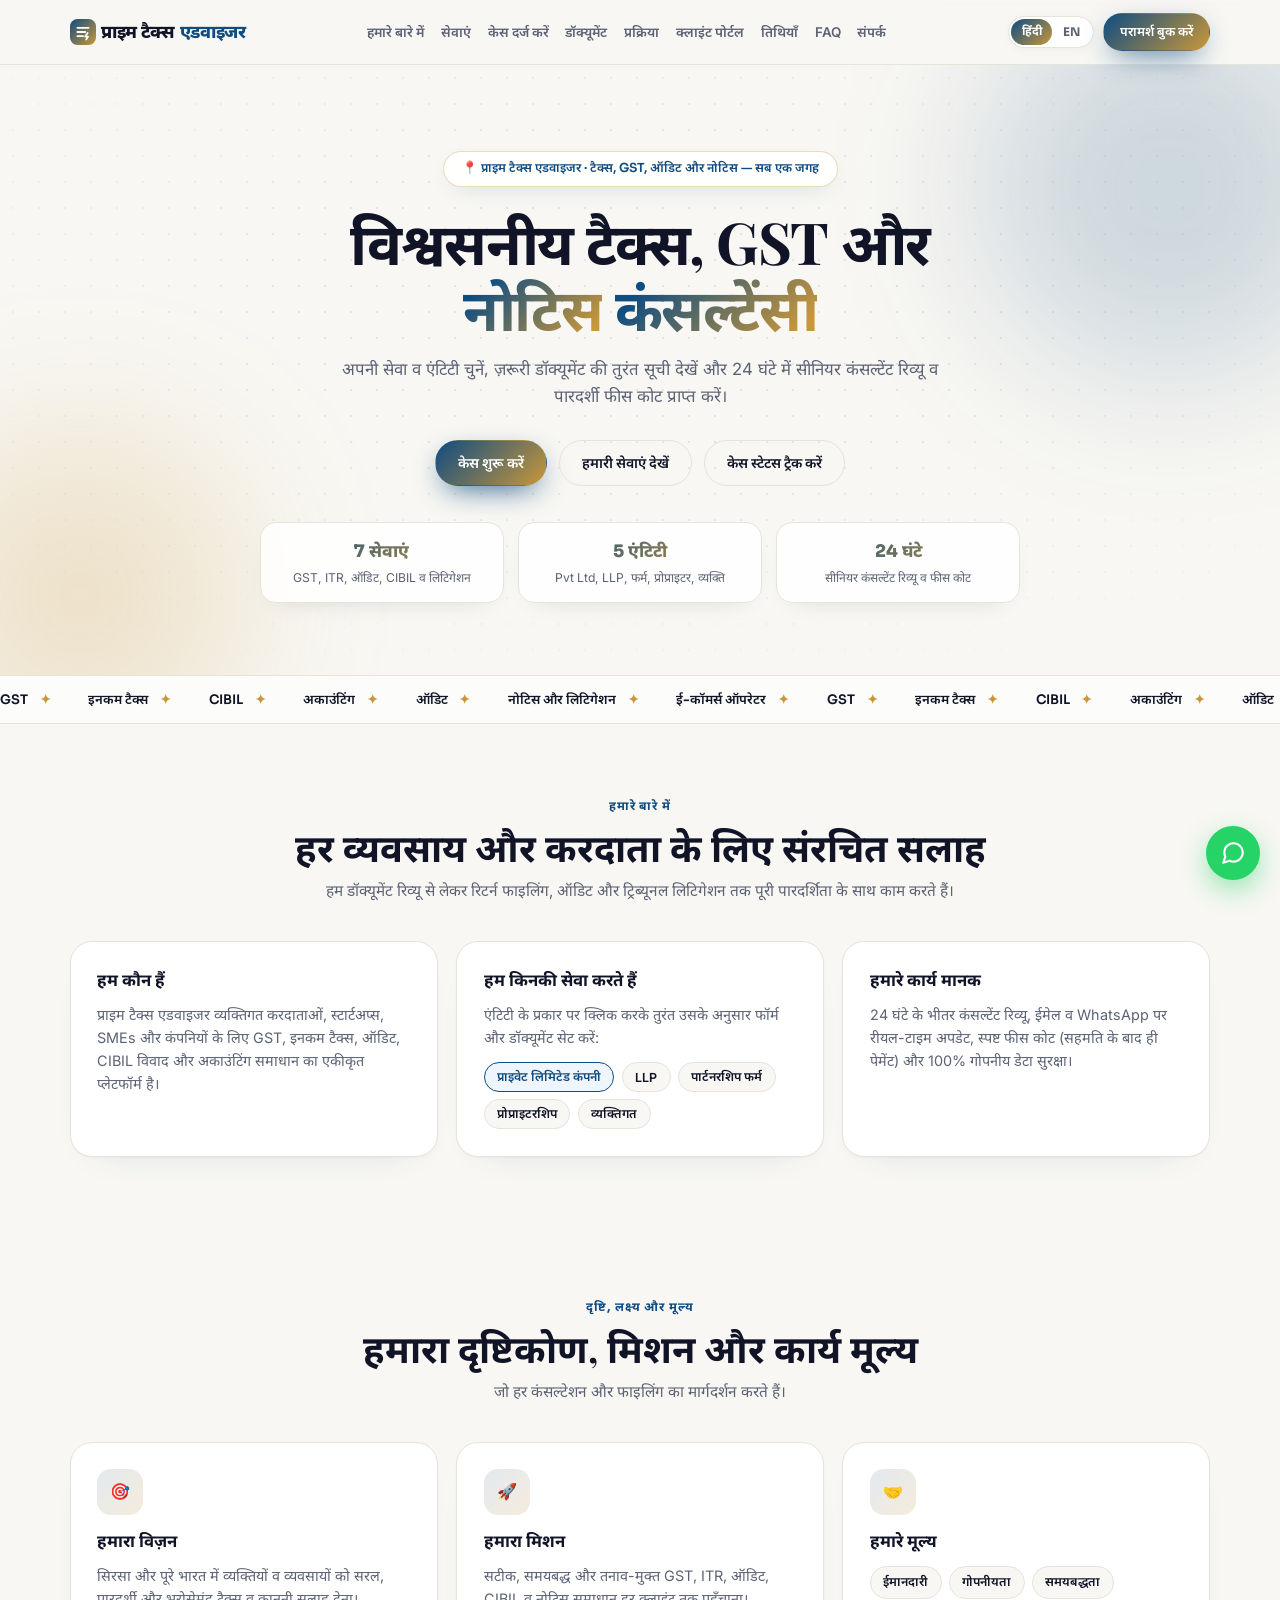
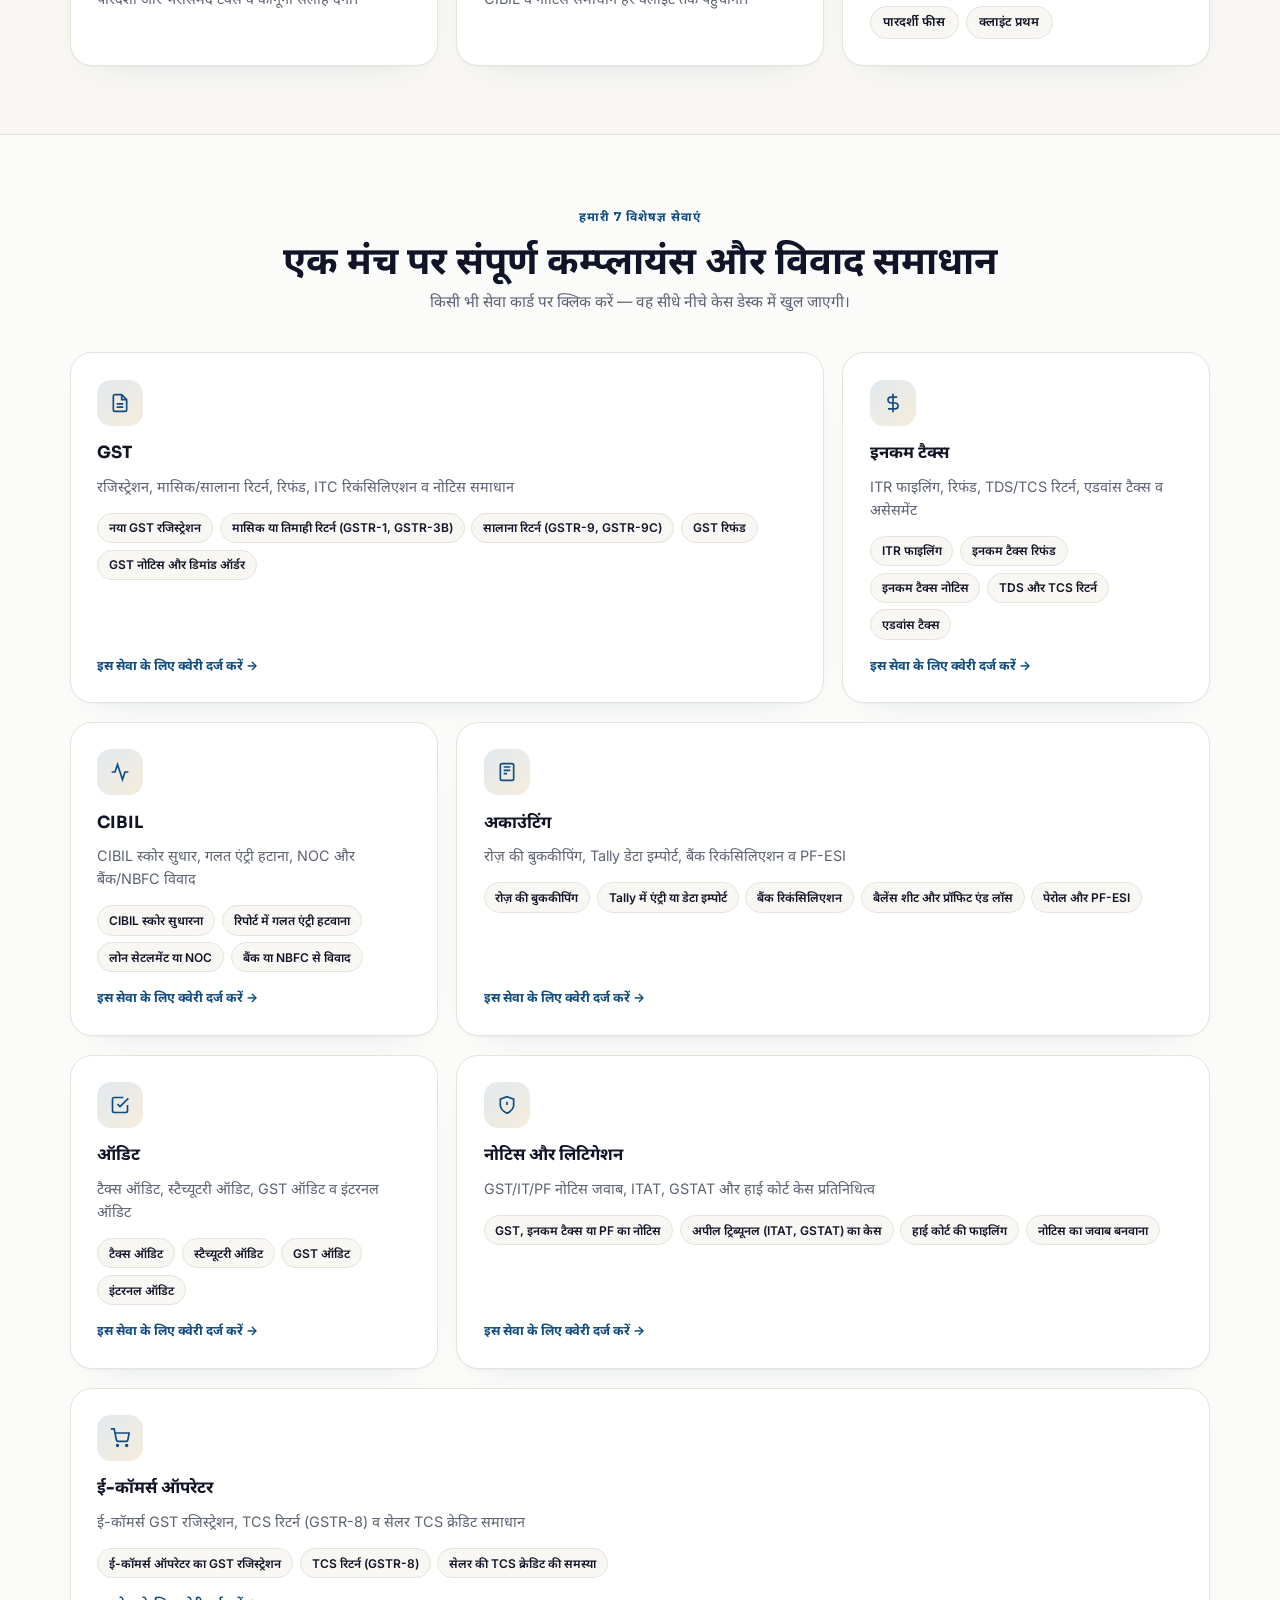
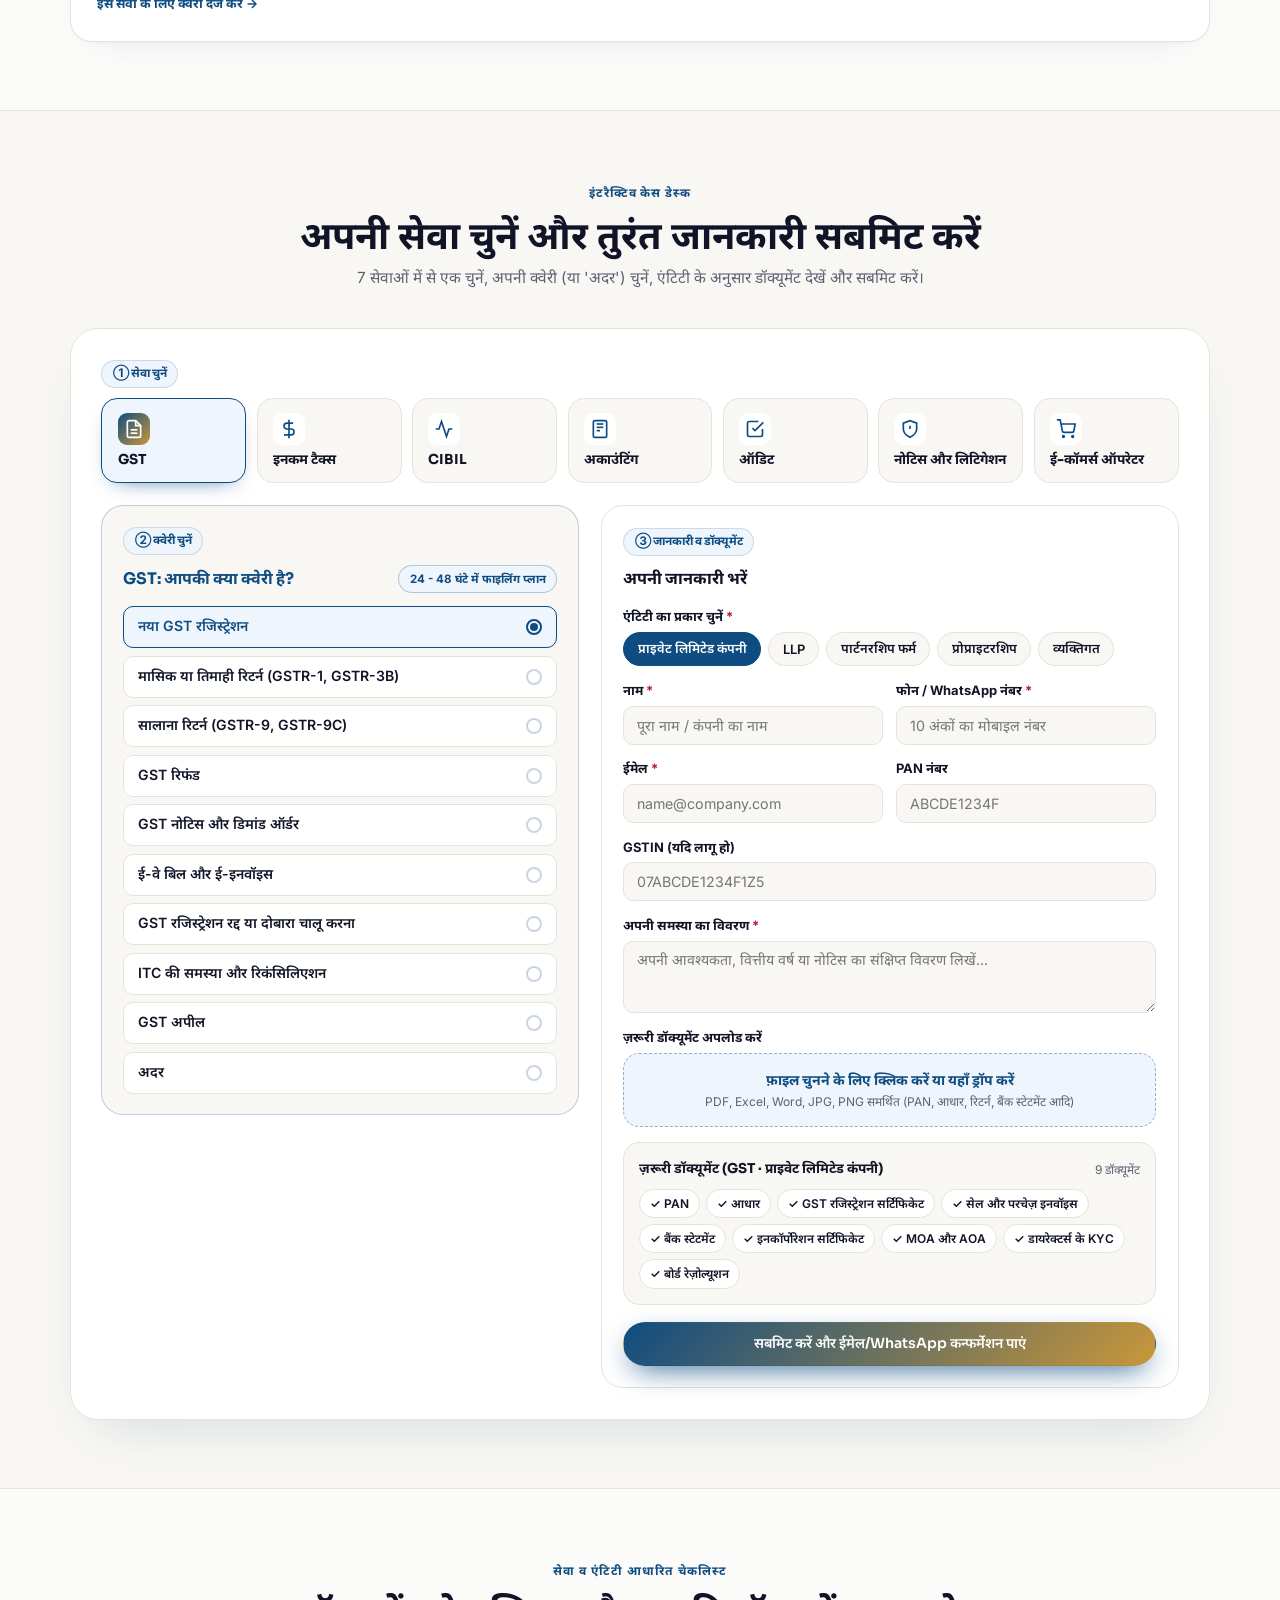
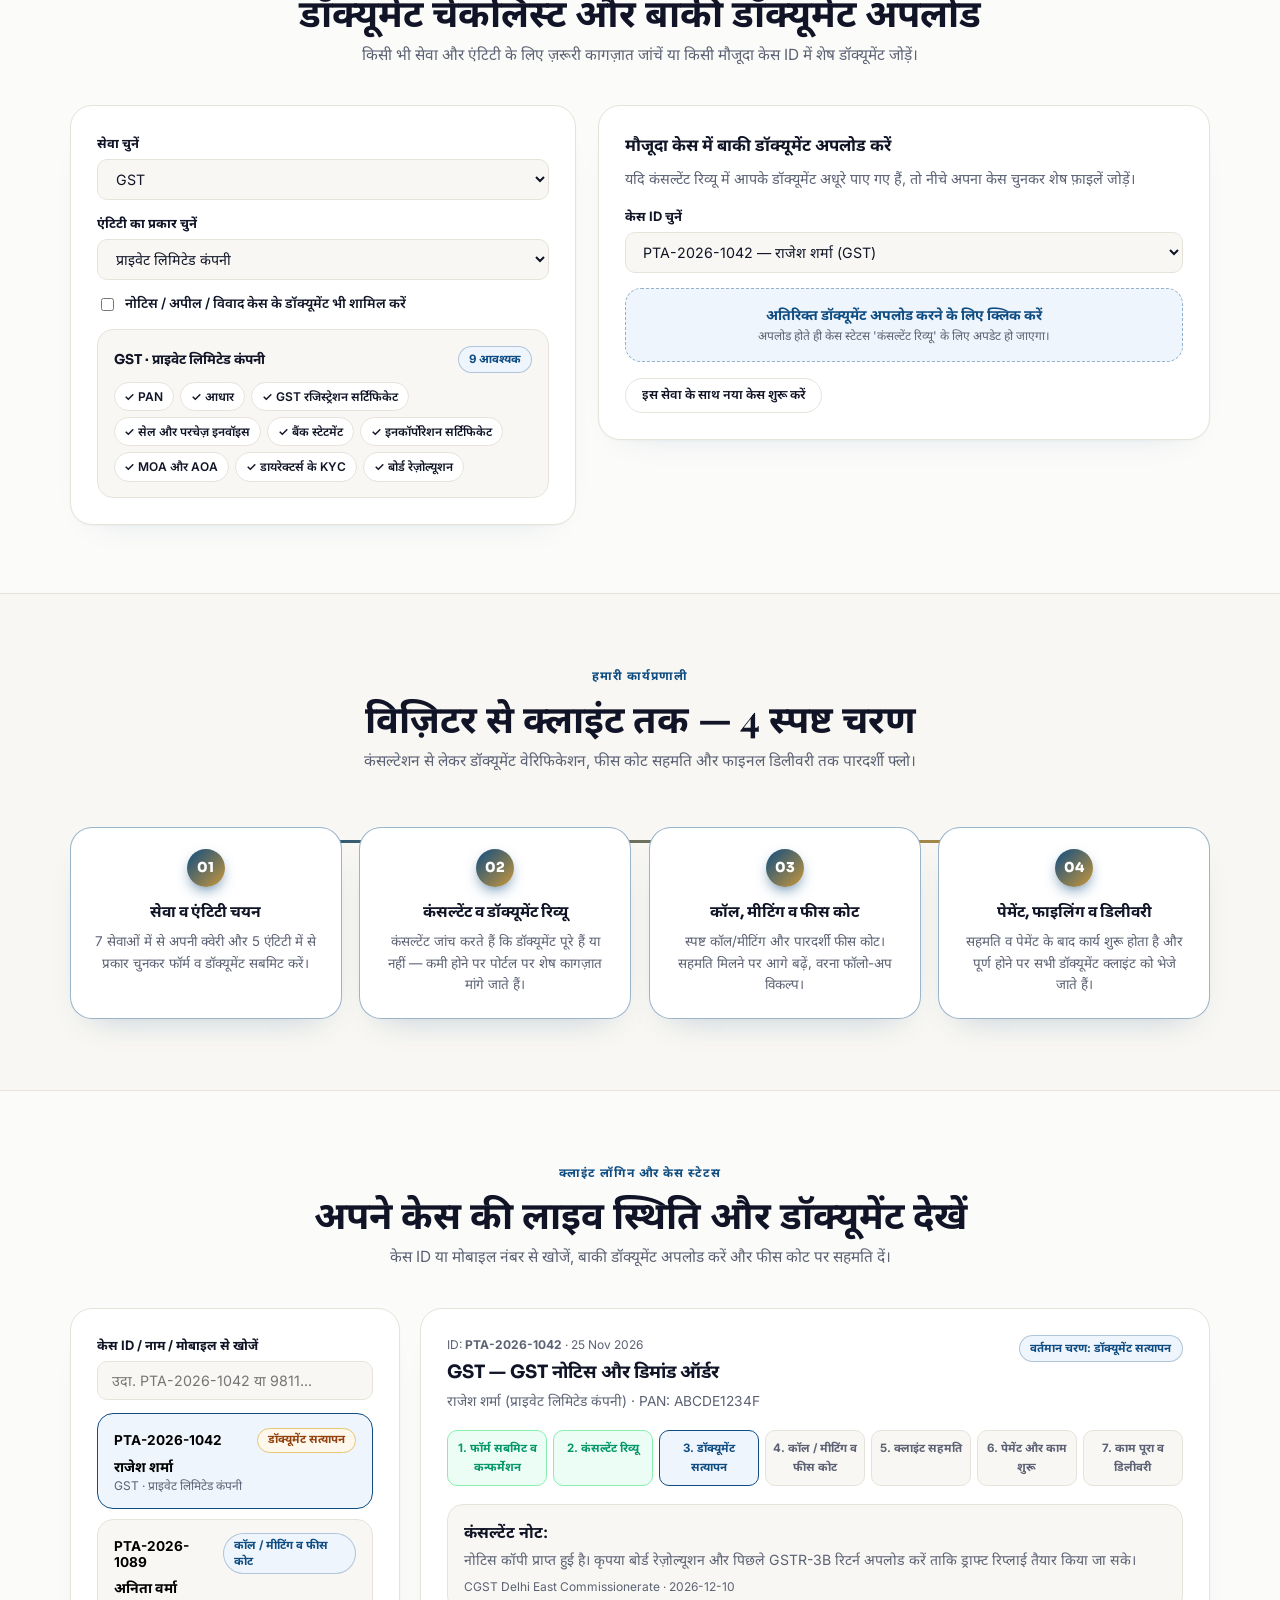
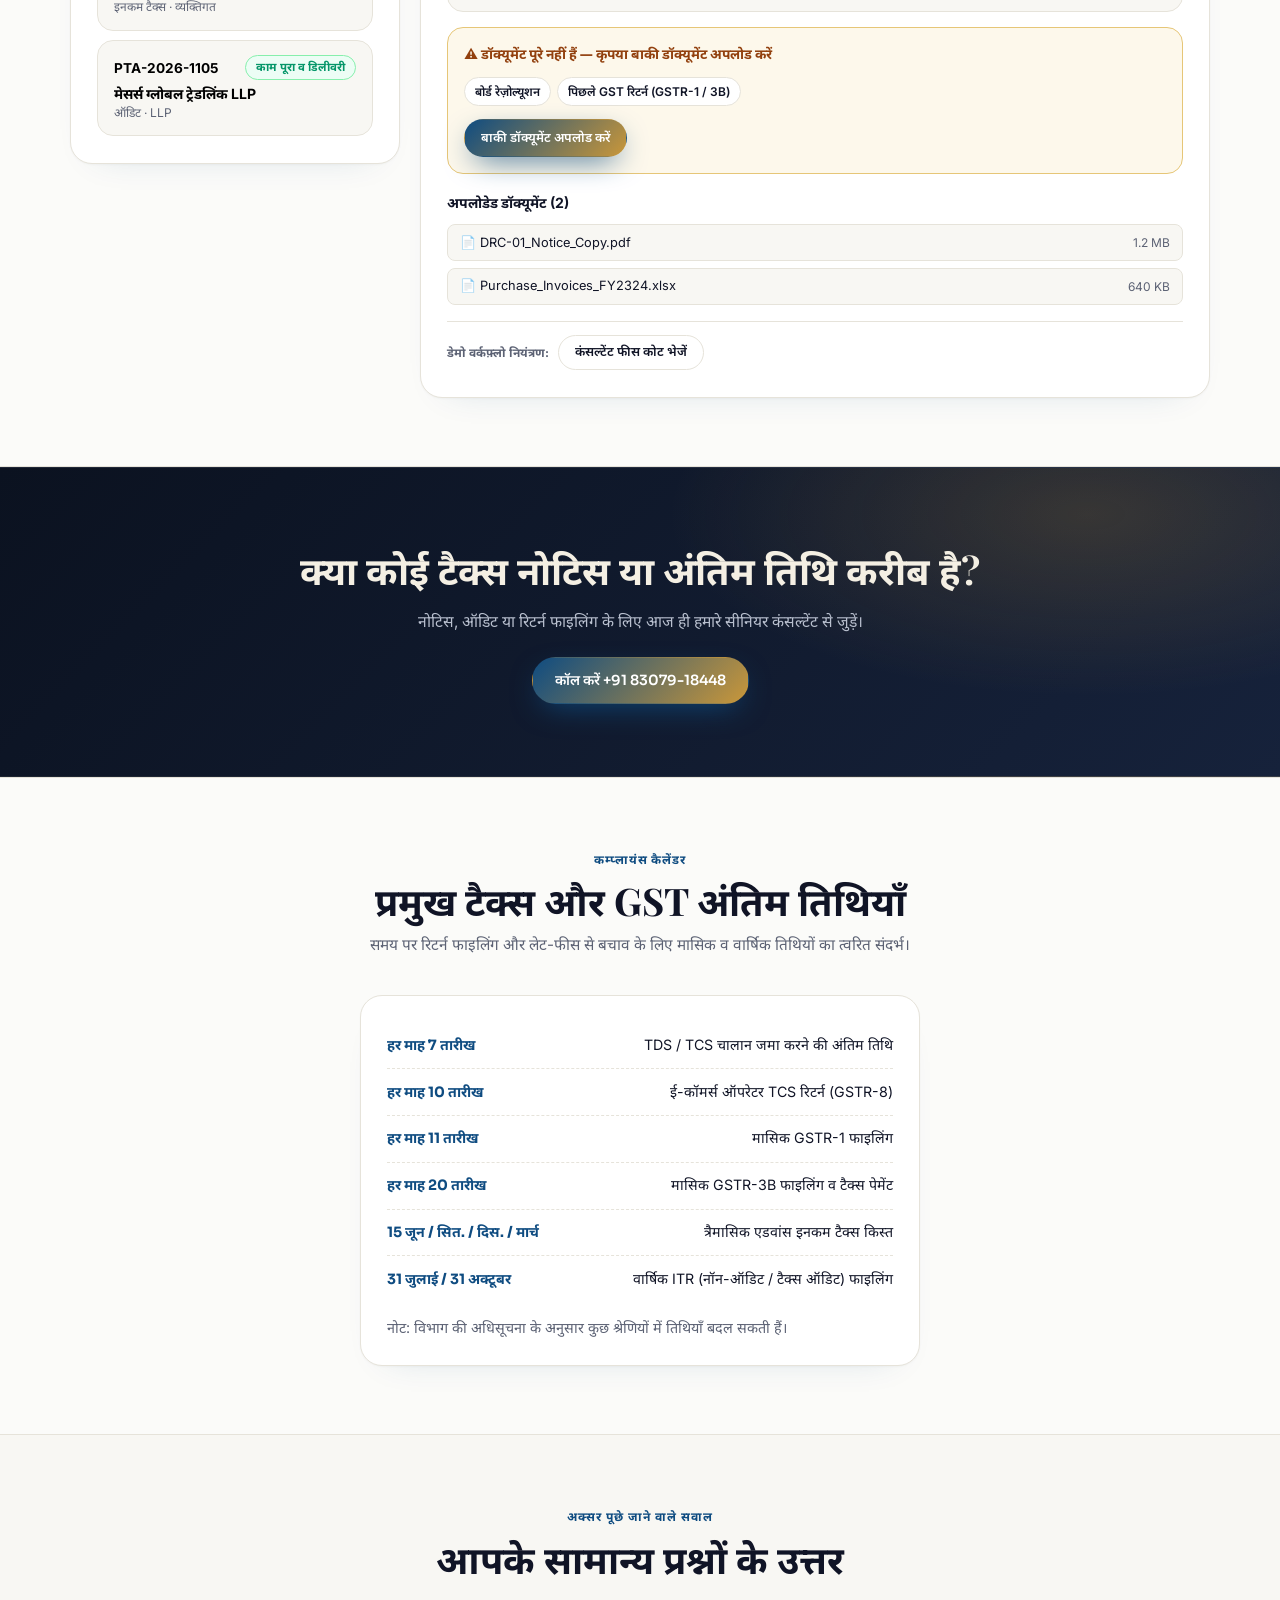
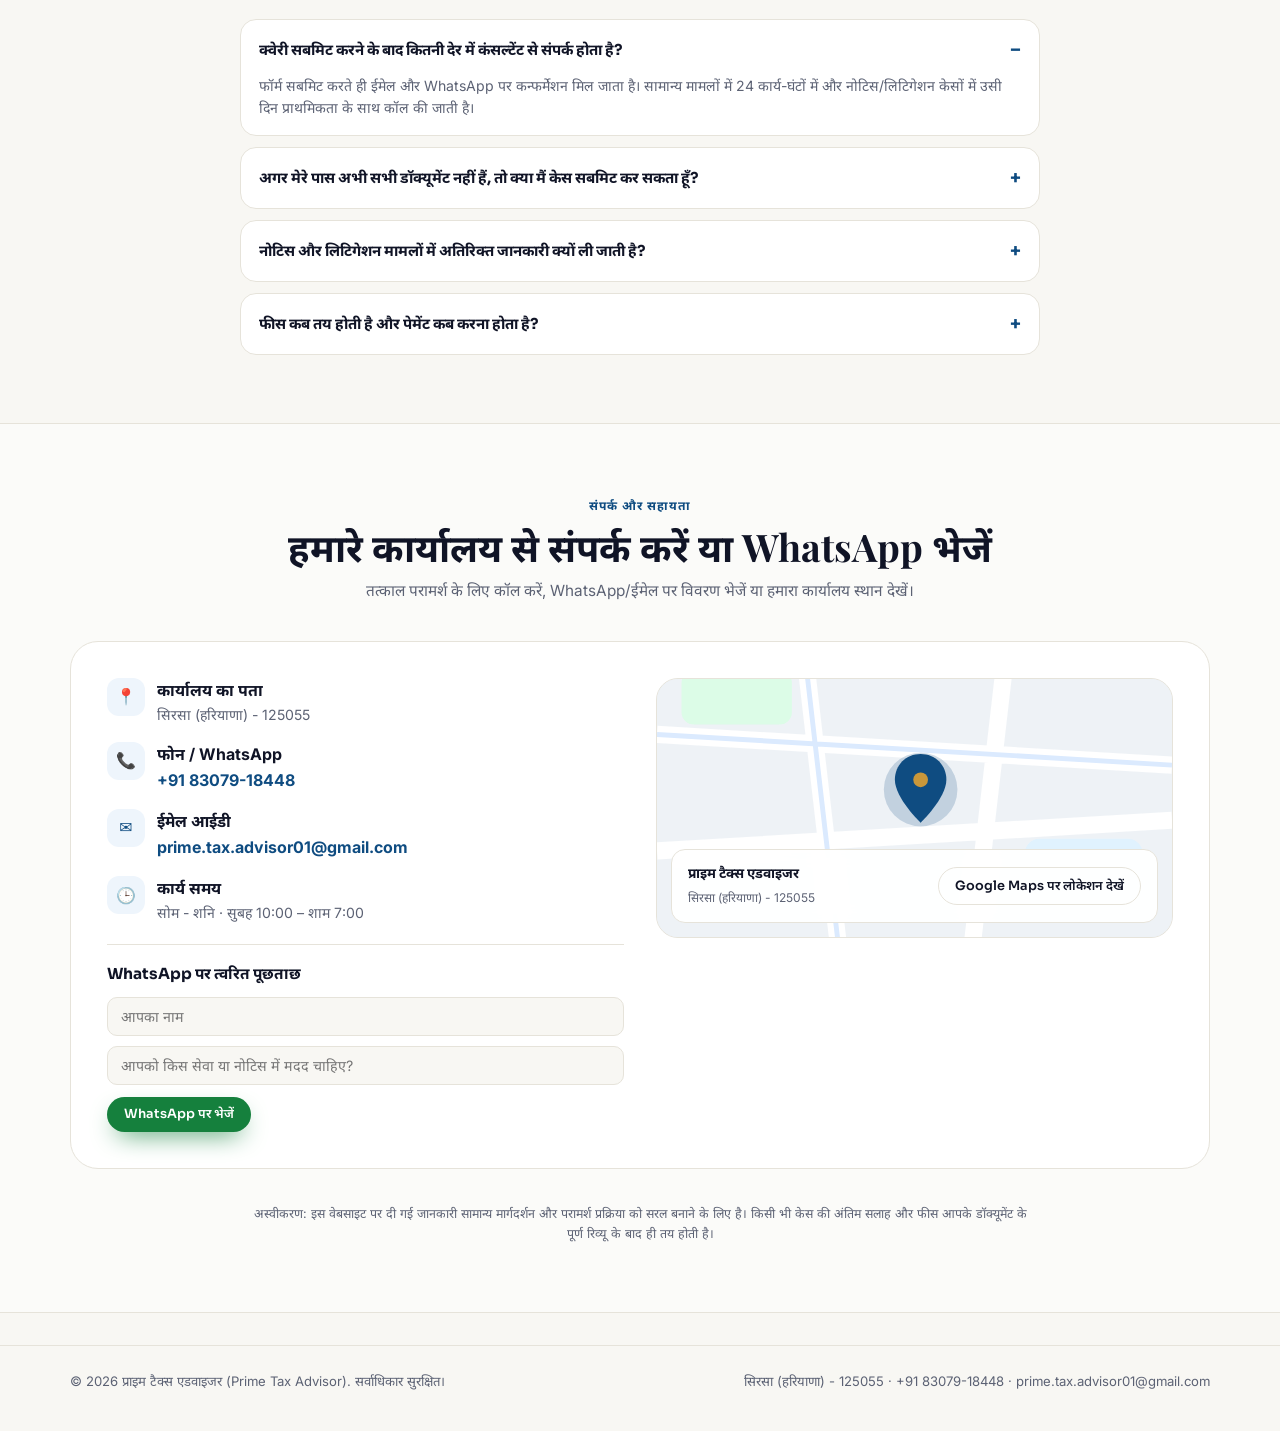
==== index.html @ 21515343 "Add files via upload" ====
<!DOCTYPE html>
<html lang="hi">
<head>
  <meta charset="UTF-8" />
  <meta name="viewport" content="width=device-width, initial-scale=1.0" />
  <title>प्राइम टैक्स एडवाइजर | Prime Tax Advisor — टैक्स, GST, ऑडिट और नोटिस</title>
  <meta name="description" content="Prime Tax Advisor — GST, Income Tax, Audit, CIBIL, Accounting, Notice & Litigation, and E-Commerce Operator Compliance with bilingual Hindi/English support." />
  <link rel="preconnect" href="https://fonts.googleapis.com" />
  <link rel="preconnect" href="https://fonts.gstatic.com" crossorigin />
  <link href="https://fonts.googleapis.com/css2?family=Inter:wght@400;500;600;700&family=Noto+Sans+Devanagari:wght@400;500;600;700;800&family=Playfair+Display:wght@600;700&family=Sora:wght@400;600;700;800&display=swap" rel="stylesheet" />
  <link rel="stylesheet" href="styles.css" />
</head>
<body>
  <!-- Animated Intro Preloader -->
  <div id="pl" aria-hidden="true">
    <div class="pl-inner">
      <svg class="pl-ring" width="64" height="64" viewBox="0 0 64 64" fill="none">
        <circle cx="32" cy="32" r="27" stroke="#e6e3da" stroke-width="3"/>
        <circle class="pl-arc" cx="32" cy="32" r="27" stroke="url(#plGrad)" stroke-width="3.2" stroke-linecap="round"/>
        <path d="M23 25h18M23 32h13M23 39h9" stroke="#0f4c81" stroke-width="2.4" stroke-linecap="round"/>
        <defs>
          <linearGradient id="plGrad" x1="0" y1="0" x2="64" y2="64" gradientUnits="userSpaceOnUse">
            <stop stop-color="#0f4c81"/>
            <stop offset="1" stop-color="#c9973a"/>
          </linearGradient>
        </defs>
      </svg>
      <div class="pl-brand">Prime Tax <span>Advisor</span></div>
    </div>
  </div>

  <!-- Top Scroll Progress Bar -->
  <div id="sp" aria-hidden="true"></div>

  <!-- Sticky Frosted-Glass Navbar (rendered dynamically for live HI/EN translation) -->
  <header class="site-nav-wrap" id="site-nav-wrap"></header>

  <!-- Main Single-Page Experience -->
  <main id="app-root"></main>

  <!-- Floating WhatsApp Action Button -->
  <a href="https://wa.me/918307918448" target="_blank" rel="noopener" class="wa-fab" aria-label="WhatsApp" title="WhatsApp: 83079-18448">
    <svg width="26" height="26" viewBox="0 0 24 24" fill="none" stroke="currentColor" stroke-width="2" stroke-linecap="round" stroke-linejoin="round"><path d="M21 11.5a8.38 8.38 0 0 1-.9 3.8 8.5 8.5 0 0 1-7.6 4.7 8.38 8.38 0 0 1-3.8-.9L3 21l1.9-5.7a8.38 8.38 0 0 1-.9-3.8 8.5 8.5 0 0 1 4.7-7.6 8.38 8.38 0 0 1 3.8-.9h.5a8.48 8.48 0 0 1 8 8v.5z"/></svg>
  </a>

  <!-- Confirmation Modal -->
  <div class="modal-backdrop" id="modal-backdrop" hidden>
    <div class="modal-dialog" role="dialog" aria-modal="true" aria-labelledby="modal-title">
      <div class="modal-header">
        <h2 id="modal-title" class="modal-title">Notification</h2>
        <button type="button" class="modal-close" id="modal-close" aria-label="Close">✕</button>
      </div>
      <div class="modal-body" id="modal-body"></div>
    </div>
  </div>

  <!-- Toast Container -->
  <div class="toast-container" id="toast-container" aria-live="polite"></div>

  <script src="data.js"></script>
  <script src="app.js"></script>
</body>
</html>
---- styles.css ----
:root {
  --bg: #f8f7f3;
  --card: #ffffff;
  --line: #e6e3da;
  --ink: #101426;
  --mut: #5c6274;
  --a: #0f4c81;
  --b: #c9973a;
  --surface-blue: #eef5fc;
  --surface-amber: #fdf8eb;
  --surface-emerald: #ecfdf5;
  --surface-rose: #fff1f2;
  --emerald: #059669;
  --rose: #be123c;
  --r-sm: 10px;
  --r-md: 16px;
  --r-lg: 22px;
  --r-xl: 28px;
  --font-display: "Playfair Display", "Noto Sans Devanagari", Georgia, serif;
  --font-ui: "Sora", "Noto Sans Devanagari", "Inter", sans-serif;
  --font-body: "Inter", "Noto Sans Devanagari", system-ui, sans-serif;
}

*,
*::before,
*::after {
  box-sizing: border-box;
}

html {
  scroll-behavior: smooth;
}

body {
  margin: 0;
  font-family: var(--font-body);
  color: var(--ink);
  background-color: var(--bg);
  background-image: radial-gradient(900px 500px at 85% -5%, rgba(15, 76, 129, 0.14), transparent);
  background-repeat: no-repeat;
  line-height: 1.6;
  -webkit-font-smoothing: antialiased;
}

a {
  color: inherit;
  text-decoration: none;
}

button,
input,
select,
textarea {
  font-family: inherit;
}

/* Intro Preloader (#pl) matching reference flow */
#pl {
  position: fixed;
  inset: 0;
  z-index: 120;
  background: var(--bg);
  display: grid;
  place-items: center;
  transition: opacity 0.45s ease, visibility 0.45s ease;
}

#pl.done {
  opacity: 0;
  visibility: hidden;
  pointer-events: none;
}

.pl-inner {
  display: flex;
  flex-direction: column;
  align-items: center;
  gap: 0.9rem;
}

.pl-arc {
  stroke-dasharray: 170;
  stroke-dashoffset: 170;
  transform-origin: 32px 32px;
  transform: rotate(-90deg);
  animation: plDraw 0.75s cubic-bezier(0.22, 1, 0.36, 1) forwards;
}

.pl-brand {
  font-family: var(--font-ui);
  font-weight: 800;
  font-size: 1.05rem;
  letter-spacing: -0.02em;
  color: var(--ink);
  opacity: 0;
  transform: translateY(6px);
  animation: plFade 0.45s ease 0.2s forwards;
}

.pl-brand span {
  color: var(--a);
}

@keyframes plDraw {
  to { stroke-dashoffset: 0; }
}

@keyframes plFade {
  to { opacity: 1; transform: translateY(0); }
}

/* Scroll Progress Bar */
#sp {
  position: fixed;
  top: 0;
  left: 0;
  height: 3px;
  width: 0%;
  z-index: 90;
  background: linear-gradient(90deg, var(--a), var(--b));
  transition: width 0.08s linear;
}

.wrap {
  width: min(1140px, calc(100% - 2rem));
  margin-inline: auto;
}

/* Sticky Frosted-Glass Navbar */
.site-nav-wrap {
  position: sticky;
  top: 0;
  z-index: 50;
  background: rgba(248, 247, 243, 0.8);
  backdrop-filter: blur(14px);
  -webkit-backdrop-filter: blur(14px);
  border-bottom: 1px solid var(--line);
}

.nav-bar {
  min-height: 64px;
  display: flex;
  align-items: center;
  justify-content: space-between;
  gap: 0.9rem;
}

.logo {
  font-family: var(--font-ui);
  font-weight: 800;
  font-size: 1.12rem;
  letter-spacing: -0.02em;
  display: inline-flex;
  align-items: center;
  gap: 0.32rem;
  white-space: nowrap;
}

.logo-accent {
  color: var(--a);
}

.nav-links {
  display: flex;
  align-items: center;
  gap: 1.05rem;
  list-style: none;
  margin: 0;
  padding: 0;
}

.nav-links a {
  font-size: 0.84rem;
  font-weight: 600;
  color: var(--mut);
  transition: color 0.15s;
  white-space: nowrap;
}

.nav-links a:hover,
.nav-links a.active {
  color: var(--a);
}

.nav-actions {
  display: flex;
  align-items: center;
  gap: 0.55rem;
}

/* Language Toggle Pill */
.lang-toggle {
  display: inline-flex;
  align-items: center;
  background: var(--card);
  border: 1px solid var(--line);
  border-radius: 99px;
  padding: 2px;
  box-shadow: 0 2px 8px rgba(16, 20, 38, 0.04);
}

.lang-btn {
  border: none;
  background: transparent;
  color: var(--mut);
  font-family: var(--font-ui);
  font-size: 0.74rem;
  font-weight: 700;
  padding: 0.34rem 0.68rem;
  border-radius: 99px;
  cursor: pointer;
  transition: background-color 0.16s, color 0.16s;
}

.lang-btn.active {
  background: linear-gradient(135deg, var(--a), var(--b));
  color: #ffffff;
}

.burger-btn {
  display: none;
  border: 1px solid var(--line);
  background: var(--card);
  color: var(--ink);
  border-radius: 10px;
  padding: 0.38rem 0.62rem;
  font-size: 1.05rem;
  cursor: pointer;
}

.mobile-menu {
  display: flex;
  flex-direction: column;
  gap: 0.25rem;
  padding: 0.75rem 1rem 1rem;
  border-top: 1px solid var(--line);
  background: var(--bg);
}

.mobile-menu[hidden] {
  display: none;
}

.mobile-menu a {
  padding: 0.55rem 0.75rem;
  border-radius: 10px;
  font-weight: 600;
  font-size: 0.92rem;
  color: var(--ink);
}

.mobile-menu a:hover {
  background: var(--card);
  color: var(--a);
}

/* Gradient Pill Buttons (Exact ganeshsingal.com feel) */
.btn {
  display: inline-flex;
  align-items: center;
  justify-content: center;
  gap: 0.45rem;
  font-family: var(--font-ui);
  font-weight: 600;
  font-size: 0.88rem;
  padding: 11px 22px;
  border-radius: 99px;
  border: 1px solid transparent;
  background: linear-gradient(135deg, var(--a), var(--b));
  color: #ffffff;
  box-shadow: 0 10px 30px -10px var(--a);
  cursor: pointer;
  transition: transform 0.18s ease, box-shadow 0.18s ease, opacity 0.18s ease;
  white-space: normal;
  text-align: center;
  max-width: 100%;
}

.btn:hover {
  transform: translateY(-2px);
  box-shadow: 0 14px 32px -10px rgba(15, 76, 129, 0.55);
}

.btn.sm {
  padding: 8px 16px;
  font-size: 0.8rem;
}

.btn.ghost {
  background: transparent;
  color: var(--ink);
  border-color: var(--line);
  box-shadow: none;
}

.btn.ghost:hover {
  background: var(--card);
  border-color: var(--a);
  color: var(--a);
}

.btn.wa {
  background: #15803d;
  box-shadow: 0 10px 26px -10px #15803d;
}

/* Hero Section */
.hero {
  position: relative;
  overflow: hidden;
  text-align: center;
  padding: 86px 0 72px;
}

.hero::before {
  content: "";
  position: absolute;
  inset: 0;
  background-image: radial-gradient(rgba(15, 76, 129, 0.1) 1px, transparent 1px);
  background-size: 26px 26px;
  mask-image: radial-gradient(ellipse 75% 70% at 50% 40%, #000 35%, transparent 100%);
  -webkit-mask-image: radial-gradient(ellipse 75% 70% at 50% 40%, #000 35%, transparent 100%);
  pointer-events: none;
  z-index: 0;
}

.orb {
  position: absolute;
  border-radius: 50%;
  filter: blur(75px);
  pointer-events: none;
  z-index: 0;
  animation: orbFloat 12s ease-in-out infinite alternate;
}

.orb1 {
  width: 380px;
  height: 380px;
  right: -80px;
  top: -70px;
  background: rgba(15, 76, 129, 0.18);
}

.orb2 {
  width: 320px;
  height: 320px;
  left: -80px;
  bottom: -80px;
  background: rgba(201, 151, 58, 0.22);
  animation-delay: 2s;
}

@keyframes orbFloat {
  from { transform: translate(0, 0) scale(1); }
  to { transform: translate(14px, -14px) scale(1.06); }
}

.hero-inner {
  position: relative;
  z-index: 1;
  max-width: 860px;
  margin-inline: auto;
}

.hero-pill {
  display: inline-flex;
  align-items: center;
  gap: 0.45rem;
  padding: 7px 18px;
  border-radius: 99px;
  background: rgba(255, 255, 255, 0.92);
  border: 1px solid rgba(201, 151, 58, 0.35);
  font-family: var(--font-ui);
  font-size: 0.78rem;
  font-weight: 600;
  color: var(--a);
  box-shadow: 0 8px 24px -10px rgba(15, 76, 129, 0.18);
  margin-bottom: 1.4rem;
}

.hero h1 {
  margin: 0 0 1rem;
  font-family: var(--font-display);
  font-size: clamp(34px, 5.4vw, 58px);
  line-height: 1.13;
  font-weight: 700;
  letter-spacing: -0.025em;
}

.hero h1 .w {
  display: inline-block;
  opacity: 0;
  transform: translateY(24px);
  animation: wordRise 0.6s cubic-bezier(0.22, 1, 0.36, 1) var(--d, 0ms) forwards;
}

body.pl-active .hero h1 .w {
  animation-play-state: paused;
}

@keyframes wordRise {
  to {
    opacity: 1;
    transform: translateY(0);
  }
}

.hero-sub,
.hero-cta-row,
.hero-pill {
  opacity: 0;
  transform: translateY(14px);
  animation: wordRise 0.55s cubic-bezier(0.22, 1, 0.36, 1) 260ms forwards;
}

body.pl-active .hero-sub,
body.pl-active .hero-cta-row,
body.pl-active .hero-pill {
  animation-play-state: paused;
}

body.hero-settled .hero h1 .w,
body.hero-settled .hero-sub,
body.hero-settled .hero-cta-row,
body.hero-settled .hero-pill {
  animation: none;
  opacity: 1;
  transform: none;
}

.hero-grad {
  background: linear-gradient(135deg, var(--a) 15%, var(--b) 90%);
  -webkit-background-clip: text;
  background-clip: text;
  color: transparent;
}

.hero-sub {
  margin: 0 auto 1.85rem;
  max-width: 630px;
  font-size: 1.05rem;
  color: var(--mut);
}

.hero-cta-row {
  display: flex;
  align-items: center;
  justify-content: center;
  flex-wrap: wrap;
  gap: 0.75rem;
}

.hero-stats {
  display: grid;
  grid-template-columns: repeat(3, minmax(0, 1fr));
  gap: 0.9rem;
  max-width: 760px;
  margin: 2.25rem auto 0;
}

.hero-stat-card {
  background: rgba(255, 255, 255, 0.86);
  backdrop-filter: blur(8px);
  border: 1px solid var(--line);
  border-radius: var(--r-md);
  padding: 0.9rem 1rem;
  box-shadow: 0 10px 28px -20px rgba(16, 20, 38, 0.25);
  text-align: center;
}

.hero-stat-val {
  display: block;
  font-family: var(--font-ui);
  font-weight: 800;
  font-size: 1.08rem;
  background: linear-gradient(135deg, var(--a), var(--b));
  -webkit-background-clip: text;
  background-clip: text;
  color: transparent;
}

.hero-stat-lbl {
  display: block;
  font-size: 0.76rem;
  color: var(--mut);
  margin-top: 0.15rem;
}

/* Marquee Strip */
.marq {
  border-top: 1px solid var(--line);
  border-bottom: 1px solid var(--line);
  background: rgba(255, 255, 255, 0.65);
  overflow: hidden;
  padding: 0.82rem 0;
}

.marq-track {
  display: flex;
  width: max-content;
  gap: 1.8rem;
  animation: marqScroll 28s linear infinite;
  font-family: var(--font-ui);
  font-size: 0.82rem;
  font-weight: 600;
  color: var(--ink);
  white-space: nowrap;
}

.marq-star {
  color: var(--b);
  margin-inline: 0.55rem;
}

@keyframes marqScroll {
  from { transform: translateX(0); }
  to { transform: translateX(-50%); }
}

/* Section Headers */
.sec {
  padding: 68px 0;
}

.sec.alt {
  background: rgba(255, 255, 255, 0.52);
  border-top: 1px solid var(--line);
  border-bottom: 1px solid var(--line);
}

.sec-head {
  text-align: center;
  max-width: 720px;
  margin: 0 auto 2.35rem;
}

.eyebrow {
  display: inline-block;
  font-family: var(--font-ui);
  font-size: 0.76rem;
  font-weight: 700;
  text-transform: uppercase;
  letter-spacing: 0.08em;
  color: var(--a);
  margin-bottom: 0.5rem;
}

.sec-head h2 {
  margin: 0 0 0.55rem;
  font-family: var(--font-display);
  font-size: clamp(26px, 3.6vw, 38px);
  line-height: 1.2;
  font-weight: 700;
}

.sec-head p {
  margin: 0;
  color: var(--mut);
  font-size: 0.96rem;
}

/* Cards with Cursor Gold Spotlight (ganeshsingal.com signature) */
.card {
  position: relative;
  overflow: hidden;
  background: var(--card);
  border: 1px solid var(--line);
  border-radius: var(--r-lg);
  padding: 1.65rem;
  box-shadow: 0 1px 2px rgba(16, 20, 38, 0.03), 0 16px 36px -28px rgba(15, 76, 129, 0.2), inset 0 1px 0 rgba(255, 255, 255, 0.9);
  transition: transform 0.22s ease, border-color 0.22s ease, box-shadow 0.22s ease;
}

.card::after {
  content: "";
  position: absolute;
  inset: 0;
  pointer-events: none;
  opacity: 0;
  background: radial-gradient(380px circle at var(--mx, 50%) var(--my, 50%), rgba(201, 151, 58, 0.15), transparent 60%);
  transition: opacity 0.25s ease;
}

.card:hover {
  transform: translateY(-3px);
  border-color: rgba(15, 76, 129, 0.36);
  box-shadow: 0 22px 44px -26px rgba(15, 76, 129, 0.28);
}

.card:hover::after {
  opacity: 1;
}

.bento-card::before {
  content: "";
  position: absolute;
  top: 0;
  left: 0;
  right: 0;
  height: 3px;
  background: linear-gradient(90deg, var(--a), var(--b));
  opacity: 0;
  transition: opacity 0.22s ease;
}

.bento-card:hover::before {
  opacity: 1;
}

.card > * {
  position: relative;
  z-index: 1;
}

.card h3 {
  margin: 0 0 0.48rem;
  font-family: var(--font-ui);
  font-size: 1.05rem;
  font-weight: 700;
}

.card p {
  margin: 0;
  font-size: 0.9rem;
  color: var(--mut);
}

.grid-3 {
  display: grid;
  grid-template-columns: repeat(3, minmax(0, 1fr));
  gap: 1.15rem;
}

/* Chips & Mini Pills */
.chips {
  display: flex;
  flex-wrap: wrap;
  gap: 0.45rem;
  margin-top: 0.85rem;
}

.chip {
  padding: 0.34rem 0.78rem;
  border-radius: 99px;
  background: var(--bg);
  border: 1px solid var(--line);
  font-size: 0.78rem;
  font-weight: 600;
  color: var(--ink);
  cursor: pointer;
  transition: border-color 0.15s, background-color 0.15s, color 0.15s;
}

.chip:hover,
.chip.active {
  border-color: var(--a);
  background: var(--surface-blue);
  color: var(--a);
}

/* Asymmetric Bento Grid (Exact ganeshsingal.com .grid.bento) */
.grid-bento {
  display: grid;
  grid-template-columns: repeat(3, minmax(0, 1fr));
  gap: 1.15rem;
}

.bento-card {
  display: flex;
  flex-direction: column;
  justify-content: space-between;
  cursor: pointer;
}

.bento-card.span-2 {
  grid-column: span 2;
}

.bento-card.span-3 {
  grid-column: span 3;
}

.ico-badge {
  width: 46px;
  height: 46px;
  border-radius: 14px;
  background: linear-gradient(135deg, rgba(15, 76, 129, 0.12), rgba(201, 151, 58, 0.18));
  color: var(--a);
  display: grid;
  place-items: center;
  margin-bottom: 0.9rem;
}

.mini-pills {
  display: flex;
  flex-wrap: wrap;
  gap: 0.42rem;
  margin-top: 0.95rem;
}

.mini {
  padding: 0.28rem 0.68rem;
  border-radius: 99px;
  background: var(--bg);
  border: 1px solid var(--line);
  font-size: 0.75rem;
  font-weight: 600;
  color: var(--ink);
  animation: bob 4.5s ease-in-out infinite;
}

.mini:nth-child(2n) {
  animation-delay: 0.6s;
}

@keyframes bob {
  0%, 100% { transform: translateY(0); }
  50% { transform: translateY(-2px); }
}

.bento-cta {
  margin-top: 1rem;
  font-family: var(--font-ui);
  font-size: 0.8rem;
  font-weight: 700;
  color: var(--a);
}

/* Case Intake Desk */
.desk-shell {
  background: var(--card);
  border: 1px solid var(--line);
  border-radius: var(--r-xl);
  padding: 1.9rem;
  box-shadow: 0 24px 56px -30px rgba(15, 76, 129, 0.22), inset 0 1px 0 #ffffff;
}

.desk-step-tag {
  display: inline-block;
  font-family: var(--font-ui);
  font-size: 0.74rem;
  font-weight: 700;
  color: var(--a);
  background: var(--surface-blue);
  border: 1px solid rgba(15, 76, 129, 0.16);
  padding: 0.22rem 0.65rem;
  border-radius: 99px;
  margin-bottom: 0.65rem;
}

.fc:focus {
  outline: none;
  border-color: var(--a);
  background: var(--card);
  box-shadow: 0 0 0 3.5px rgba(15, 76, 129, 0.1);
}

.service-tabs {
  display: grid;
  grid-template-columns: repeat(auto-fit, minmax(138px, 1fr));
  gap: 0.65rem;
  margin-bottom: 1.35rem;
}

.service-tab {
  display: flex;
  flex-direction: column;
  align-items: flex-start;
  gap: 0.4rem;
  padding: 0.85rem 0.95rem;
  border-radius: var(--r-md);
  border: 1.5px solid var(--line);
  background: var(--bg);
  cursor: pointer;
  text-align: left;
  transition: border-color 0.16s, background-color 0.16s, transform 0.14s;
}

.service-tab:hover {
  border-color: var(--a);
  transform: translateY(-2px);
}

.service-tab.active {
  background: var(--surface-blue);
  border-color: var(--a);
  box-shadow: 0 8px 22px -14px var(--a);
}

.service-tab-icon {
  width: 32px;
  height: 32px;
  border-radius: 9px;
  background: var(--card);
  color: var(--a);
  display: grid;
  place-items: center;
}

.service-tab.active .service-tab-icon {
  background: linear-gradient(135deg, var(--a), var(--b));
  color: #ffffff;
}

.service-tab-name {
  font-family: var(--font-ui);
  font-weight: 700;
  font-size: 0.86rem;
  color: var(--ink);
  line-height: 1.25;
}

.desk-split {
  display: grid;
  grid-template-columns: 0.95fr 1.15fr;
  gap: 1.35rem;
  align-items: start;
}

.desk-split > *,
.portal-grid > *,
.contact-card > *,
.query-box,
.intake-form {
  min-width: 0;
  max-width: 100%;
}

.query-box {
  background: var(--bg);
  border: 1.5px solid rgba(15, 76, 129, 0.25);
  border-radius: var(--r-lg);
  padding: 1.3rem;
}

.query-head {
  display: flex;
  align-items: center;
  justify-content: space-between;
  flex-wrap: wrap;
  gap: 0.5rem;
  margin-bottom: 0.85rem;
}

.query-head h3 {
  margin: 0;
  font-family: var(--font-ui);
  font-size: 1rem;
  color: var(--a);
}

.query-list {
  display: grid;
  gap: 0.48rem;
}

.query-btn {
  display: flex;
  align-items: center;
  justify-content: space-between;
  gap: 0.6rem;
  width: 100%;
  text-align: left;
  padding: 0.62rem 0.88rem;
  border-radius: var(--r-sm);
  border: 1px solid var(--line);
  background: var(--card);
  color: var(--ink);
  font-size: 0.88rem;
  font-weight: 600;
  cursor: pointer;
  transition: border-color 0.14s, background-color 0.14s;
}

.query-btn:hover {
  border-color: var(--a);
}

.query-btn.active {
  border-color: var(--a);
  background: var(--surface-blue);
  color: var(--a);
}

.radio-dot {
  width: 16px;
  height: 16px;
  border-radius: 50%;
  border: 2px solid #cbd5e1;
  flex-shrink: 0;
  display: grid;
  place-items: center;
}

.query-btn.active .radio-dot {
  border-color: var(--a);
}

.query-btn.active .radio-dot::after {
  content: "";
  width: 8px;
  height: 8px;
  border-radius: 50%;
  background: var(--a);
}

.notice-box {
  margin-top: 0.95rem;
  padding: 1rem;
  border-radius: var(--r-md);
  border: 1.5px solid #e6c677;
  background: var(--surface-amber);
}

.notice-box-title {
  margin: 0 0 0.65rem;
  font-family: var(--font-ui);
  font-size: 0.86rem;
  font-weight: 700;
  color: #92400e;
  display: flex;
  align-items: center;
  gap: 0.4rem;
}

/* Forms */
.intake-form {
  background: var(--card);
  border: 1px solid var(--line);
  border-radius: var(--r-lg);
  padding: 1.35rem;
}

.form-grid {
  display: grid;
  grid-template-columns: repeat(2, minmax(0, 1fr));
  gap: 0.85rem;
}

.fg {
  display: flex;
  flex-direction: column;
  gap: 0.32rem;
}

.fg.full {
  grid-column: 1 / -1;
}

.fl {
  font-size: 0.81rem;
  font-weight: 700;
  color: var(--ink);
}

.req {
  color: var(--rose);
}

.fc {
  width: 100%;
  padding: 0.62rem 0.82rem;
  border-radius: var(--r-sm);
  border: 1px solid var(--line);
  background: var(--bg);
  color: var(--ink);
  font-size: 0.89rem;
  transition: border-color 0.14s, background-color 0.14s;
}

.fc:focus {
  outline: none;
  border-color: var(--a);
  background: var(--card);
}

.hint {
  font-size: 0.75rem;
  color: var(--mut);
}

.entity-row {
  display: flex;
  flex-wrap: wrap;
  gap: 0.45rem;
}

.entity-chip {
  padding: 0.44rem 0.84rem;
  border-radius: 99px;
  border: 1px solid var(--line);
  background: var(--bg);
  color: var(--ink);
  font-size: 0.81rem;
  font-weight: 600;
  cursor: pointer;
  transition: all 0.14s;
}

.entity-chip.active {
  background: var(--a);
  border-color: var(--a);
  color: #ffffff;
}

.docs-panel {
  margin-top: 0.95rem;
  padding: 0.95rem;
  border-radius: var(--r-md);
  background: var(--bg);
  border: 1px solid var(--line);
}

.docs-panel-head {
  display: flex;
  align-items: center;
  justify-content: space-between;
  gap: 0.5rem;
  margin-bottom: 0.55rem;
}

.docs-panel-head h4 {
  margin: 0;
  font-family: var(--font-ui);
  font-size: 0.85rem;
}

.doc-tags {
  display: flex;
  flex-wrap: wrap;
  gap: 0.38rem;
}

.doc-tag {
  padding: 0.25rem 0.62rem;
  border-radius: 99px;
  background: var(--card);
  border: 1px solid var(--line);
  font-size: 0.75rem;
  font-weight: 600;
}

.dropzone {
  display: block;
  border: 1.5px dashed rgba(15, 76, 129, 0.4);
  background: var(--surface-blue);
  border-radius: var(--r-md);
  padding: 0.95rem;
  text-align: center;
  cursor: pointer;
}

.dropzone.dragover {
  border-color: var(--b);
  background: var(--surface-amber);
}

.file-list {
  display: grid;
  gap: 0.4rem;
  margin-top: 0.55rem;
}

.file-row {
  display: flex;
  align-items: center;
  justify-content: space-between;
  gap: 0.65rem;
  padding: 0.45rem 0.72rem;
  border-radius: 8px;
  background: var(--bg);
  border: 1px solid var(--line);
  font-size: 0.8rem;
}

.file-del {
  border: none;
  background: var(--surface-rose);
  color: var(--rose);
  border-radius: 6px;
  padding: 0.18rem 0.48rem;
  font-size: 0.74rem;
  font-weight: 700;
  cursor: pointer;
}

/* Process Timeline (.tl2) */
.tl2-wrap {
  position: relative;
  padding-top: 1.15rem;
}

.tl2-line {
  position: absolute;
  top: 29px;
  left: 6%;
  right: 6%;
  height: 3px;
  background: var(--line);
  border-radius: 99px;
  overflow: hidden;
}

.tl2-line-fill {
  height: 100%;
  width: 0%;
  background: linear-gradient(90deg, var(--a), var(--b));
  transition: width 1.3s cubic-bezier(0.22, 1, 0.36, 1);
}

.tl2-wrap.in .tl2-line-fill {
  width: 100%;
}

.tl2 {
  display: grid;
  grid-template-columns: repeat(4, minmax(0, 1fr));
  gap: 1.1rem;
  position: relative;
  z-index: 1;
}

.st {
  background: var(--card);
  border: 1px solid var(--line);
  border-radius: var(--r-lg);
  padding: 1.35rem;
  text-align: center;
  transition: border-color 0.4s ease, box-shadow 0.4s ease, transform 0.4s ease;
}

.st.on {
  border-color: rgba(15, 76, 129, 0.42);
  box-shadow: 0 16px 34px -22px rgba(15, 76, 129, 0.32);
  transform: translateY(-3px);
}

.st-num {
  width: 38px;
  height: 38px;
  border-radius: 50%;
  margin: 0 auto 0.8rem;
  background: linear-gradient(135deg, var(--a), var(--b));
  color: #ffffff;
  font-family: var(--font-ui);
  font-weight: 800;
  font-size: 0.86rem;
  display: grid;
  place-items: center;
  box-shadow: 0 6px 16px -6px var(--a);
}

.st h3 {
  margin: 0 0 0.4rem;
  font-family: var(--font-ui);
  font-size: 0.98rem;
}

.st p {
  margin: 0;
  font-size: 0.84rem;
  color: var(--mut);
}

/* Portal */
.portal-grid {
  display: grid;
  grid-template-columns: 330px 1fr;
  gap: 1.25rem;
  align-items: start;
}

.case-list {
  display: grid;
  gap: 0.6rem;
}

.case-item {
  width: 100%;
  text-align: left;
  padding: 0.85rem 0.95rem;
  border-radius: var(--r-md);
  border: 1.5px solid var(--line);
  background: var(--bg);
  cursor: pointer;
}

.case-item.active {
  border-color: var(--a);
  background: var(--surface-blue);
}

.badge {
  display: inline-flex;
  align-items: center;
  gap: 0.3rem;
  padding: 0.22rem 0.65rem;
  border-radius: 99px;
  font-size: 0.72rem;
  font-weight: 700;
}

.badge-blue {
  background: var(--surface-blue);
  color: var(--a);
  border: 1px solid rgba(15, 76, 129, 0.28);
}

.badge-amber {
  background: var(--surface-amber);
  color: #92400e;
  border: 1px solid #e6c677;
}

.badge-emerald {
  background: var(--surface-emerald);
  color: var(--emerald);
  border: 1px solid #86efac;
}

.stage-stepper {
  display: grid;
  grid-template-columns: repeat(7, minmax(0, 1fr));
  gap: 0.42rem;
  margin: 1.1rem 0;
}

.stage-node {
  padding: 0.55rem 0.4rem;
  border-radius: 10px;
  border: 1px solid var(--line);
  background: var(--bg);
  text-align: center;
  font-size: 0.72rem;
  font-weight: 700;
  color: var(--mut);
}

.stage-node.done {
  background: var(--surface-emerald);
  border-color: #86efac;
  color: var(--emerald);
}

.stage-node.current {
  background: var(--surface-blue);
  border-color: var(--a);
  color: var(--a);
}

/* Dark CTA Band (.band) */
.band {
  position: relative;
  overflow: hidden;
  background: radial-gradient(600px 260px at 85% 15%, rgba(201, 151, 58, 0.2), transparent 70%),
              linear-gradient(135deg, #0b1220, #16223b);
  color: #f4efe3;
  padding: 72px 0;
  text-align: center;
  border-top: 1px solid rgba(255, 255, 255, 0.08);
  border-bottom: 1px solid rgba(255, 255, 255, 0.08);
}

.band h2 {
  margin: 0 0 0.55rem;
  font-family: var(--font-display);
  font-size: clamp(26px, 3.8vw, 38px);
}

.band p {
  margin: 0 auto 1.45rem;
  max-width: 560px;
  color: #b9c0cf;
  font-size: 0.98rem;
}

@keyframes pinPulse {
  0% { transform: scale(0.92); opacity: 0.7; }
  70% { transform: scale(1.25); opacity: 0.12; }
  100% { transform: scale(0.92); opacity: 0.7; }
}

.map-pin-pulse {
  transform-origin: 215px 115px;
  animation: pinPulse 2.6s ease-in-out infinite;
}

/* Tools / Compliance Calendar */
.cal-card {
  max-width: 560px;
  margin-inline: auto;
}

.cal-row {
  display: flex;
  justify-content: space-between;
  align-items: center;
  gap: 1rem;
  padding: 0.72rem 0;
  border-bottom: 1px dashed var(--line);
  font-size: 0.89rem;
}

.cal-row:last-of-type {
  border-bottom: none;
}

.cal-date {
  font-family: var(--font-ui);
  font-weight: 700;
  color: var(--a);
  white-space: nowrap;
}

/* Native <details> FAQ Accordion */
.faq-wrap {
  max-width: 800px;
  margin-inline: auto;
  display: grid;
  gap: 0.7rem;
}

details.faq-box {
  background: var(--card);
  border: 1px solid var(--line);
  border-radius: var(--r-md);
  padding: 0.95rem 1.15rem;
}

details.faq-box summary {
  font-family: var(--font-ui);
  font-weight: 700;
  font-size: 0.94rem;
  cursor: pointer;
  list-style: none;
  display: flex;
  justify-content: space-between;
  align-items: center;
  gap: 0.75rem;
}

details.faq-box summary::-webkit-details-marker {
  display: none;
}

details.faq-box summary::after {
  content: "+";
  font-size: 1.15rem;
  color: var(--a);
}

details.faq-box[open] summary::after {
  content: "−";
}

details.faq-box p {
  margin: 0.65rem 0 0;
  font-size: 0.88rem;
  color: var(--mut);
}

/* Contact Card + Map */
.contact-card {
  background: var(--card);
  border: 1px solid var(--line);
  border-radius: var(--r-xl);
  padding: 2.25rem;
  display: grid;
  grid-template-columns: 1fr 1fr;
  gap: 2rem;
  align-items: start;
}

.c-row {
  display: flex;
  align-items: flex-start;
  gap: 0.75rem;
  margin-bottom: 1rem;
}

.c-ico {
  width: 38px;
  height: 38px;
  border-radius: 12px;
  background: var(--surface-blue);
  color: var(--a);
  display: grid;
  place-items: center;
  flex-shrink: 0;
}

.map-box {
  position: relative;
  height: 260px;
  border-radius: var(--r-lg);
  border: 1px solid var(--line);
  overflow: hidden;
  background: #edf2f7;
}

.map-float {
  position: absolute;
  left: 14px;
  right: 14px;
  bottom: 14px;
  background: rgba(255, 255, 255, 0.94);
  backdrop-filter: blur(8px);
  border: 1px solid var(--line);
  border-radius: 14px;
  padding: 0.75rem 1rem;
  display: flex;
  align-items: center;
  justify-content: space-between;
  flex-wrap: wrap;
  gap: 0.65rem;
}

/* Disclaimer & Footer */
.disc {
  text-align: center;
  max-width: 780px;
  margin: 2.2rem auto 0;
  font-size: 0.78rem;
  color: var(--mut);
}

.site-footer {
  border-top: 1px solid var(--line);
  padding: 1.6rem 0 2.4rem;
  margin-top: 2rem;
  font-size: 0.82rem;
  color: var(--mut);
}

.footer-inner {
  display: flex;
  align-items: center;
  justify-content: space-between;
  gap: 1rem;
  flex-wrap: wrap;
}

/* Floating WhatsApp FAB */
.wa-fab {
  position: fixed;
  right: 20px;
  bottom: 20px;
  z-index: 45;
  width: 54px;
  height: 54px;
  border-radius: 50%;
  background: #25d366;
  color: #ffffff;
  display: grid;
  place-items: center;
  box-shadow: 0 10px 26px rgba(37, 211, 102, 0.45);
  transition: transform 0.16s ease;
}

.wa-fab:hover {
  transform: scale(1.06);
}

/* Scroll Reveal with cascading stagger */
.rv {
  opacity: 0;
  transform: translateY(26px);
  transition: opacity 0.65s cubic-bezier(0.22, 1, 0.36, 1) var(--rv-d, 0ms),
              transform 0.65s cubic-bezier(0.22, 1, 0.36, 1) var(--rv-d, 0ms);
}

.rv.in {
  opacity: 1;
  transform: translateY(0);
}

/* Modal & Toast */
.modal-backdrop {
  position: fixed;
  inset: 0;
  z-index: 70;
  background: rgba(16, 20, 38, 0.58);
  backdrop-filter: blur(4px);
  display: grid;
  place-items: center;
  padding: 1rem;
}

.modal-backdrop[hidden] {
  display: none;
}

.modal-dialog {
  width: min(620px, 100%);
  max-height: 88vh;
  overflow-y: auto;
  background: var(--card);
  border-radius: var(--r-xl);
  border: 1px solid var(--line);
  box-shadow: 0 24px 60px rgba(16, 20, 38, 0.25);
}

.modal-header {
  display: flex;
  align-items: center;
  justify-content: space-between;
  padding: 1.1rem 1.35rem;
  border-bottom: 1px solid var(--line);
}

.modal-title {
  margin: 0;
  font-family: var(--font-ui);
  font-size: 1.05rem;
}

.modal-close {
  border: 1px solid var(--line);
  background: var(--bg);
  border-radius: 8px;
  width: 32px;
  height: 32px;
  cursor: pointer;
}

.modal-body {
  padding: 1.3rem 1.35rem;
}

.toast-container {
  position: fixed;
  left: 20px;
  bottom: 20px;
  z-index: 80;
  display: grid;
  gap: 0.5rem;
  max-width: 360px;
}

.toast {
  background: var(--ink);
  color: #ffffff;
  padding: 0.78rem 1rem;
  border-radius: 12px;
  font-size: 0.85rem;
  font-weight: 600;
  border-left: 4px solid var(--b);
  box-shadow: 0 12px 28px rgba(16, 20, 38, 0.22);
}

.toast.success {
  border-left-color: #10b981;
}

.toast.error {
  border-left-color: #f43f5e;
}

/* Responsive Breakpoints */
@media (max-width: 1020px) {
  .nav-links,
  .nav-cta {
    display: none;
  }
  .burger-btn {
    display: inline-flex;
  }
  .grid-bento {
    grid-template-columns: repeat(2, minmax(0, 1fr));
  }
  .bento-card.span-3 {
    grid-column: span 2;
  }
  .desk-split,
  .portal-grid,
  .contact-card,
  .tl2 {
    grid-template-columns: 1fr;
  }
  .tl2-line {
    display: none;
  }
}

@media (max-width: 680px) {
  .grid-3,
  .grid-bento,
  .form-grid,
  .hero-stats {
    grid-template-columns: 1fr;
  }
  .bento-card.span-2,
  .bento-card.span-3 {
    grid-column: span 1;
  }
  .stage-stepper {
    grid-template-columns: repeat(2, minmax(0, 1fr));
  }
  .desk-shell,
  .contact-card {
    padding: 1.15rem;
  }
}

@media (prefers-reduced-motion: reduce) {
  #pl {
    display: none;
  }
  .marq-track,
  .mini,
  .orb,
  .hero h1 .w,
  .hero-sub,
  .hero-cta-row,
  .hero-pill {
    animation: none;
    opacity: 1;
    transform: none;
  }
  .rv {
    opacity: 1;
    transform: none;
    transition: none;
  }
}
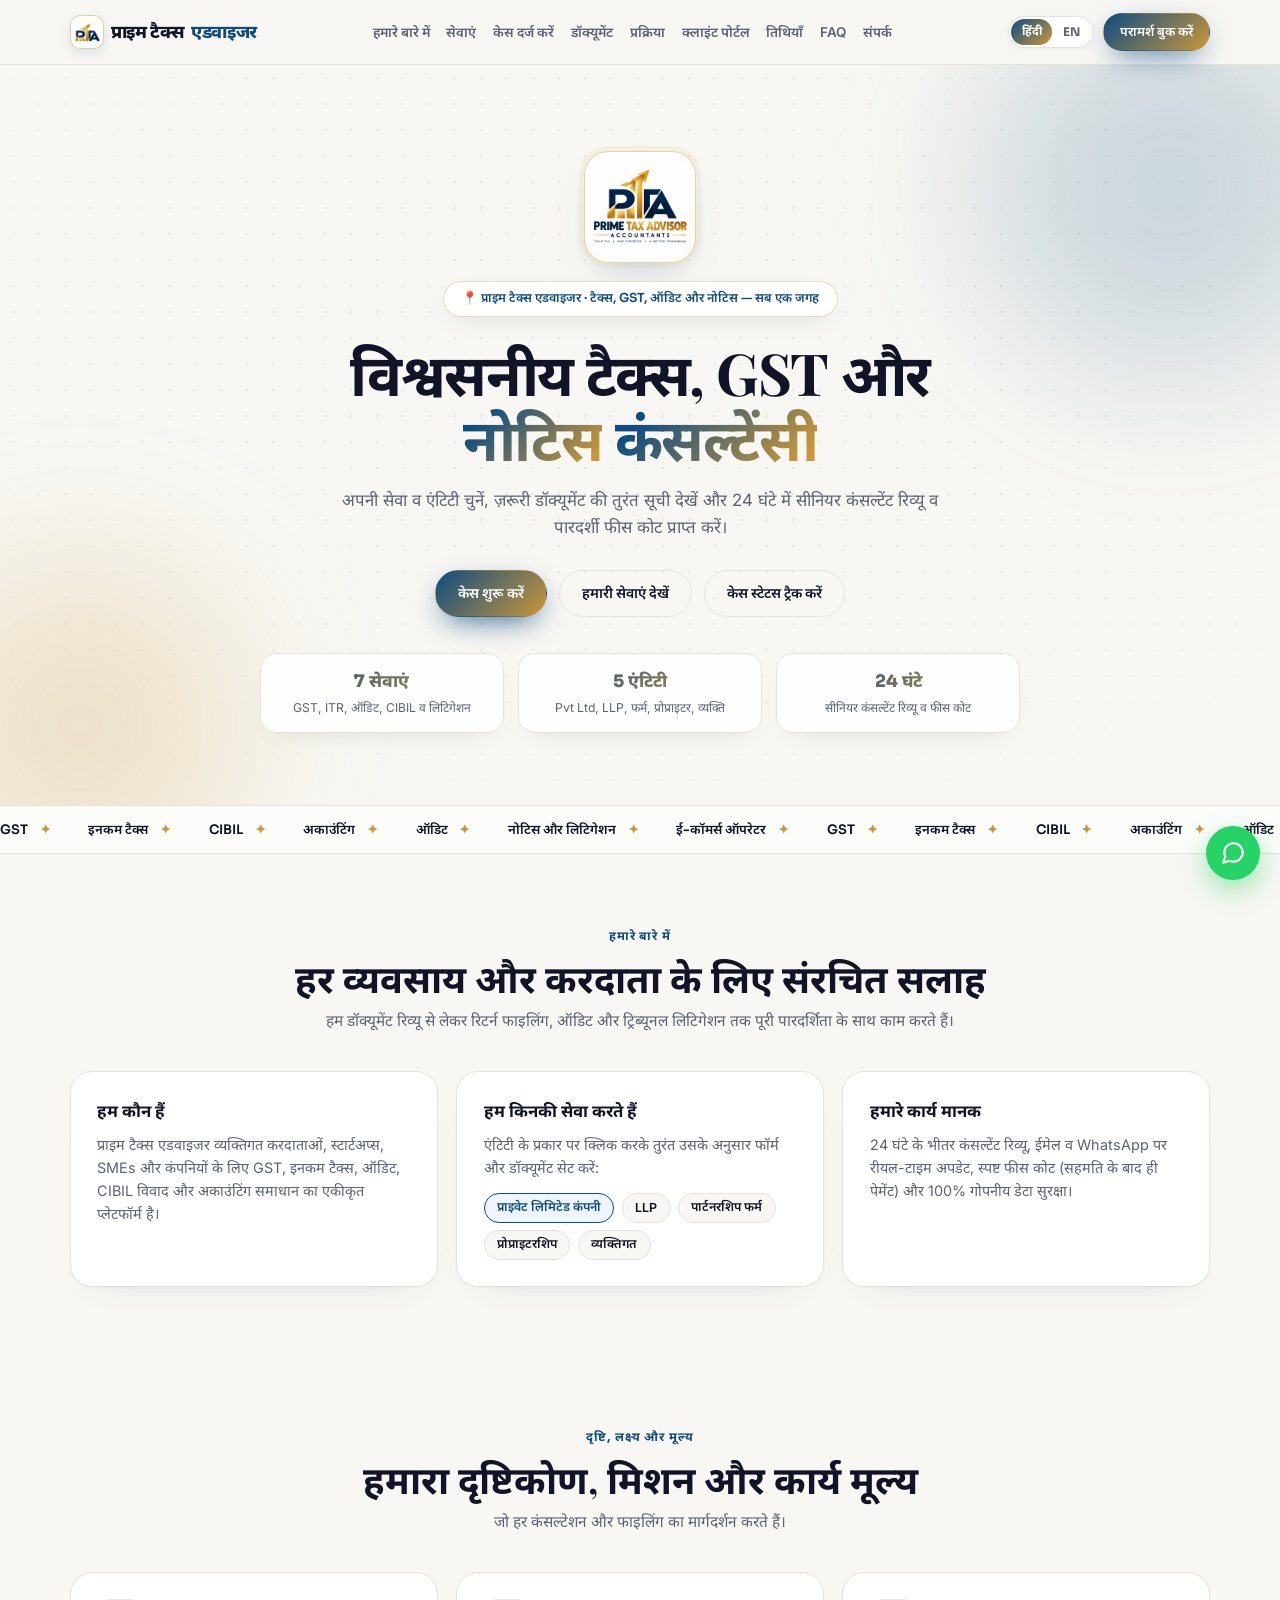
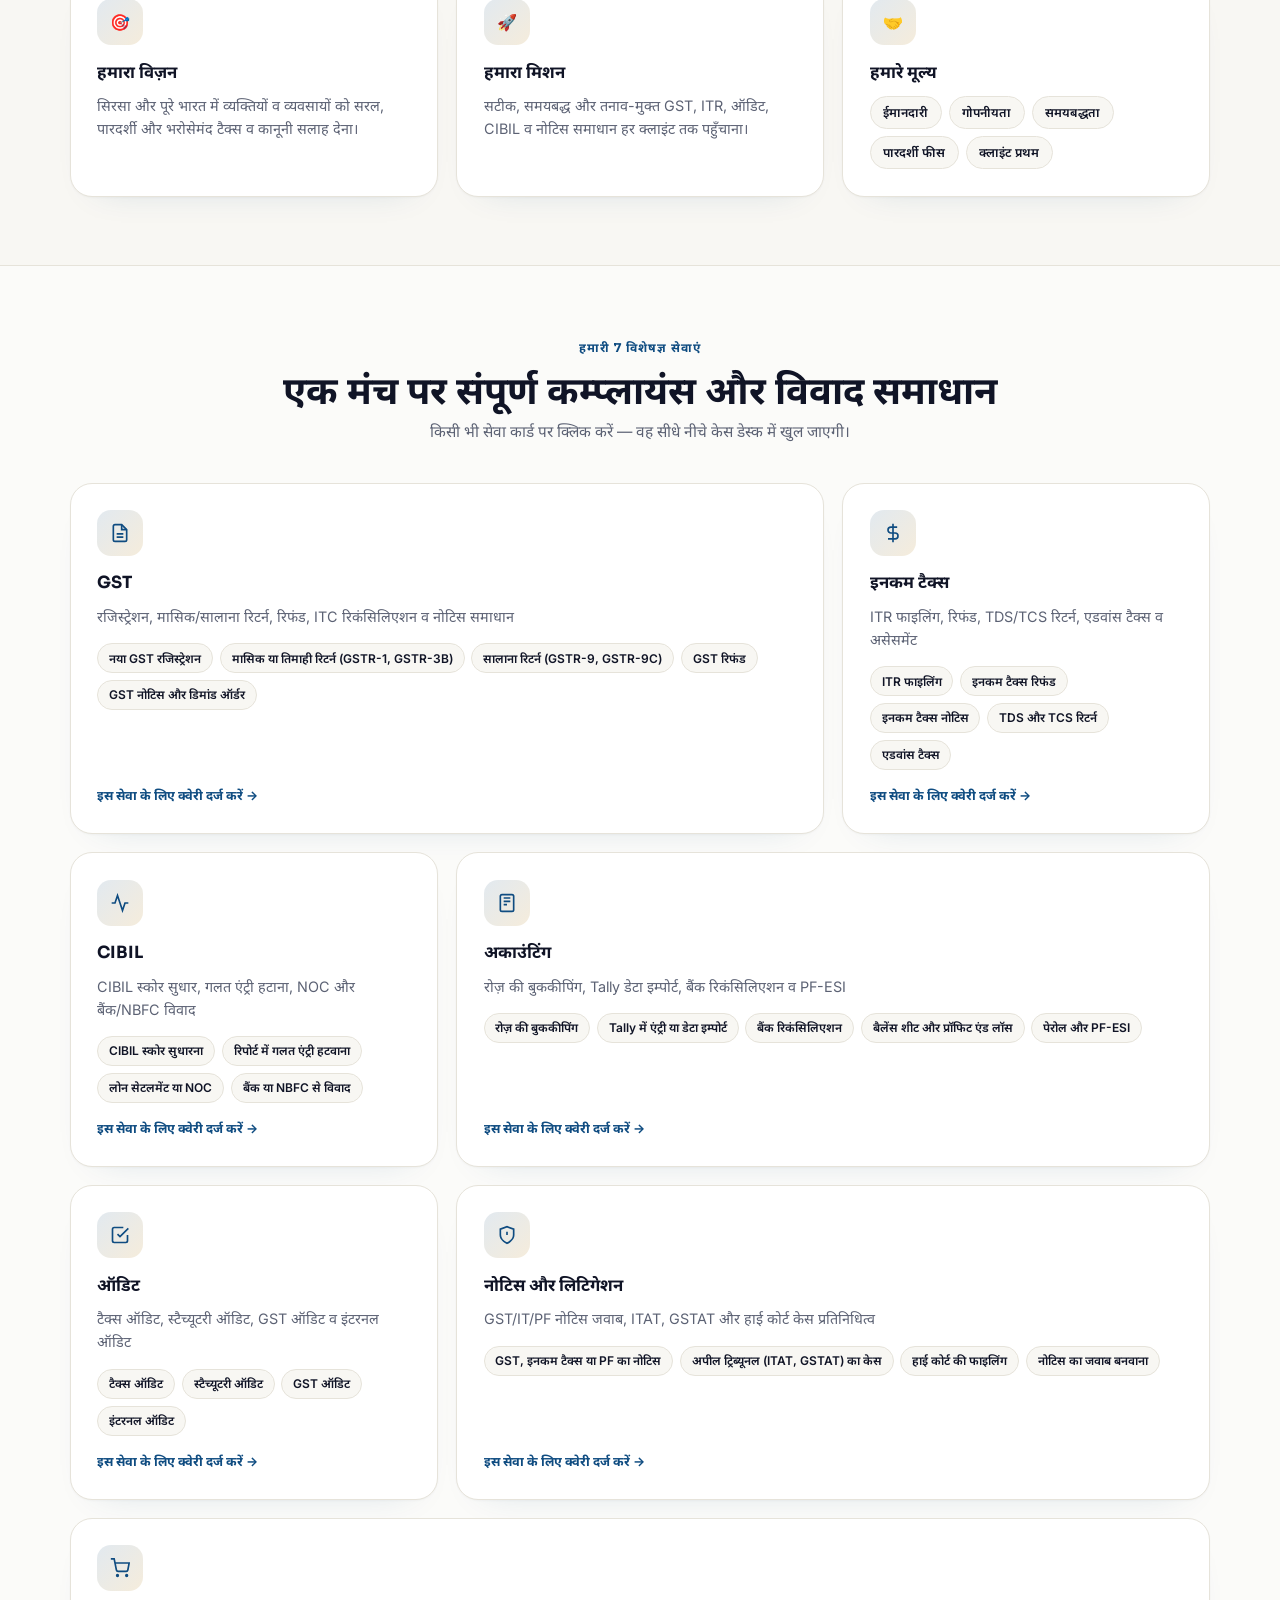
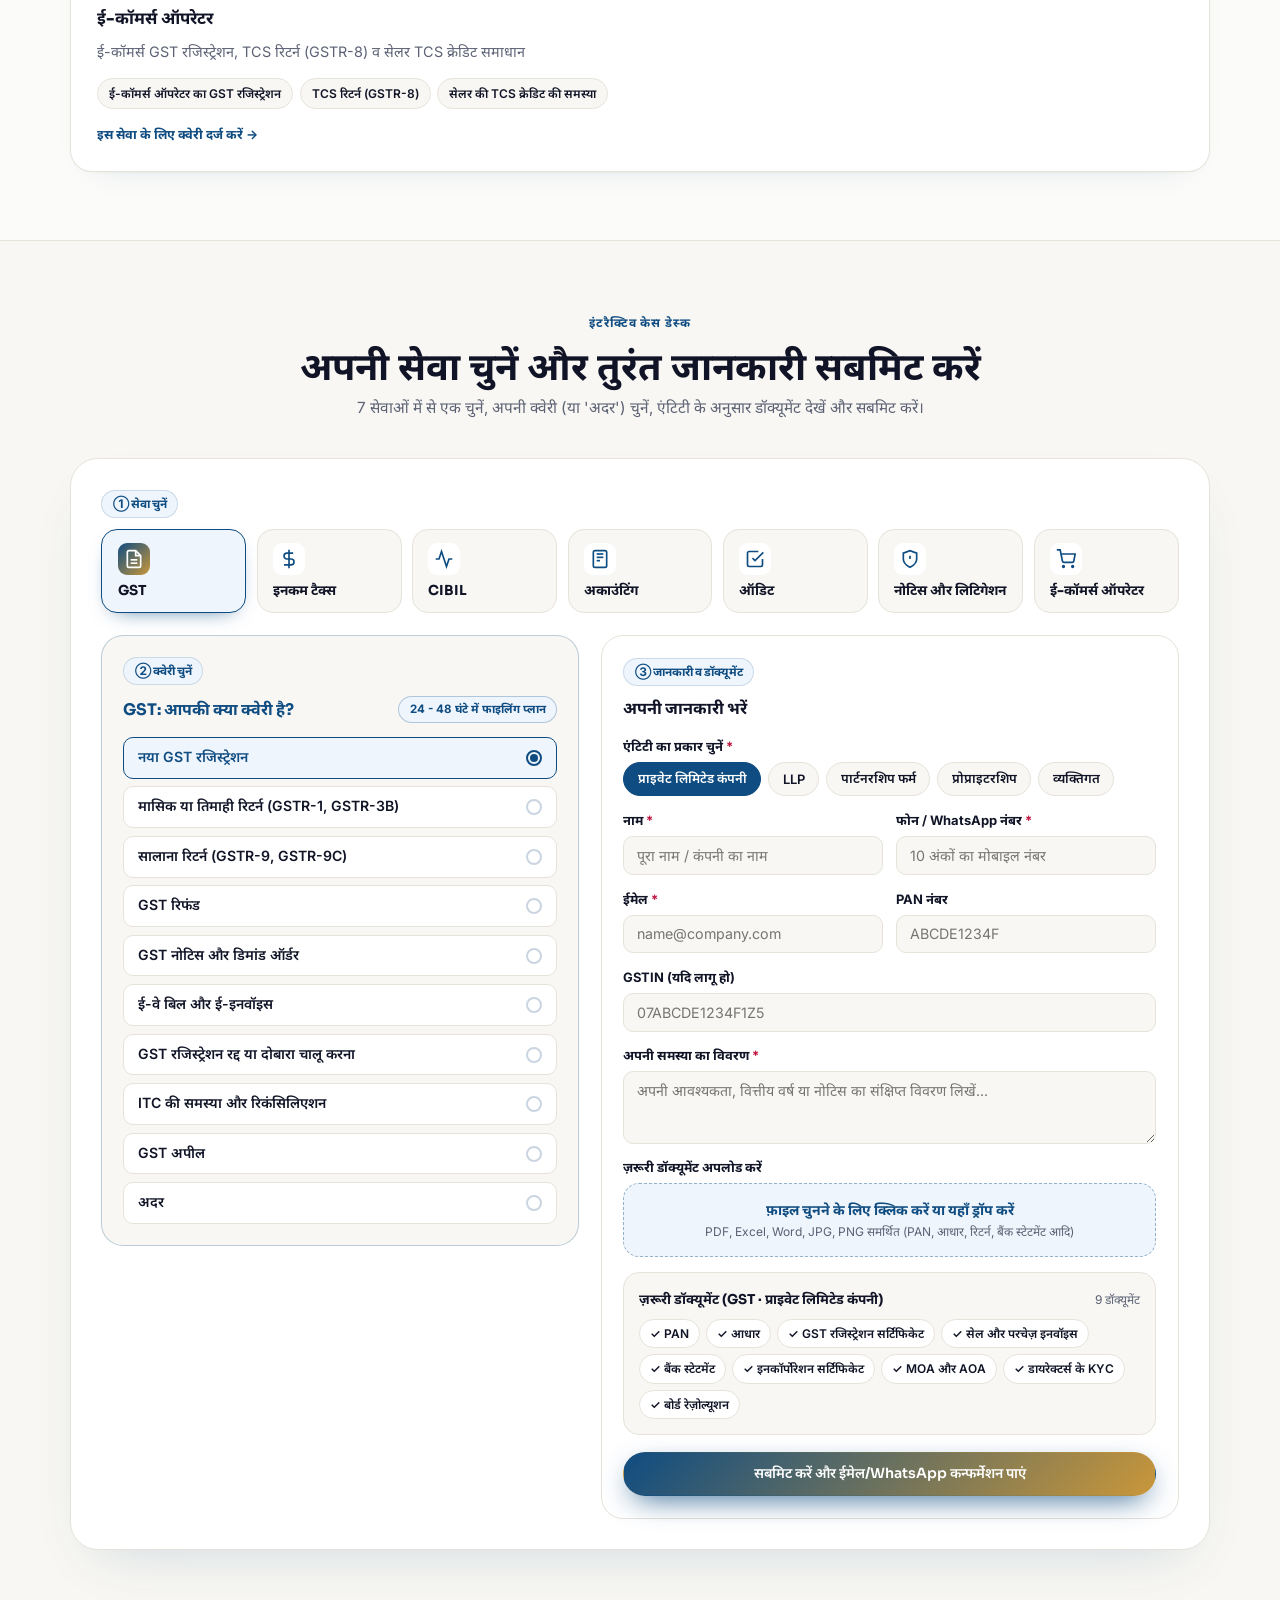
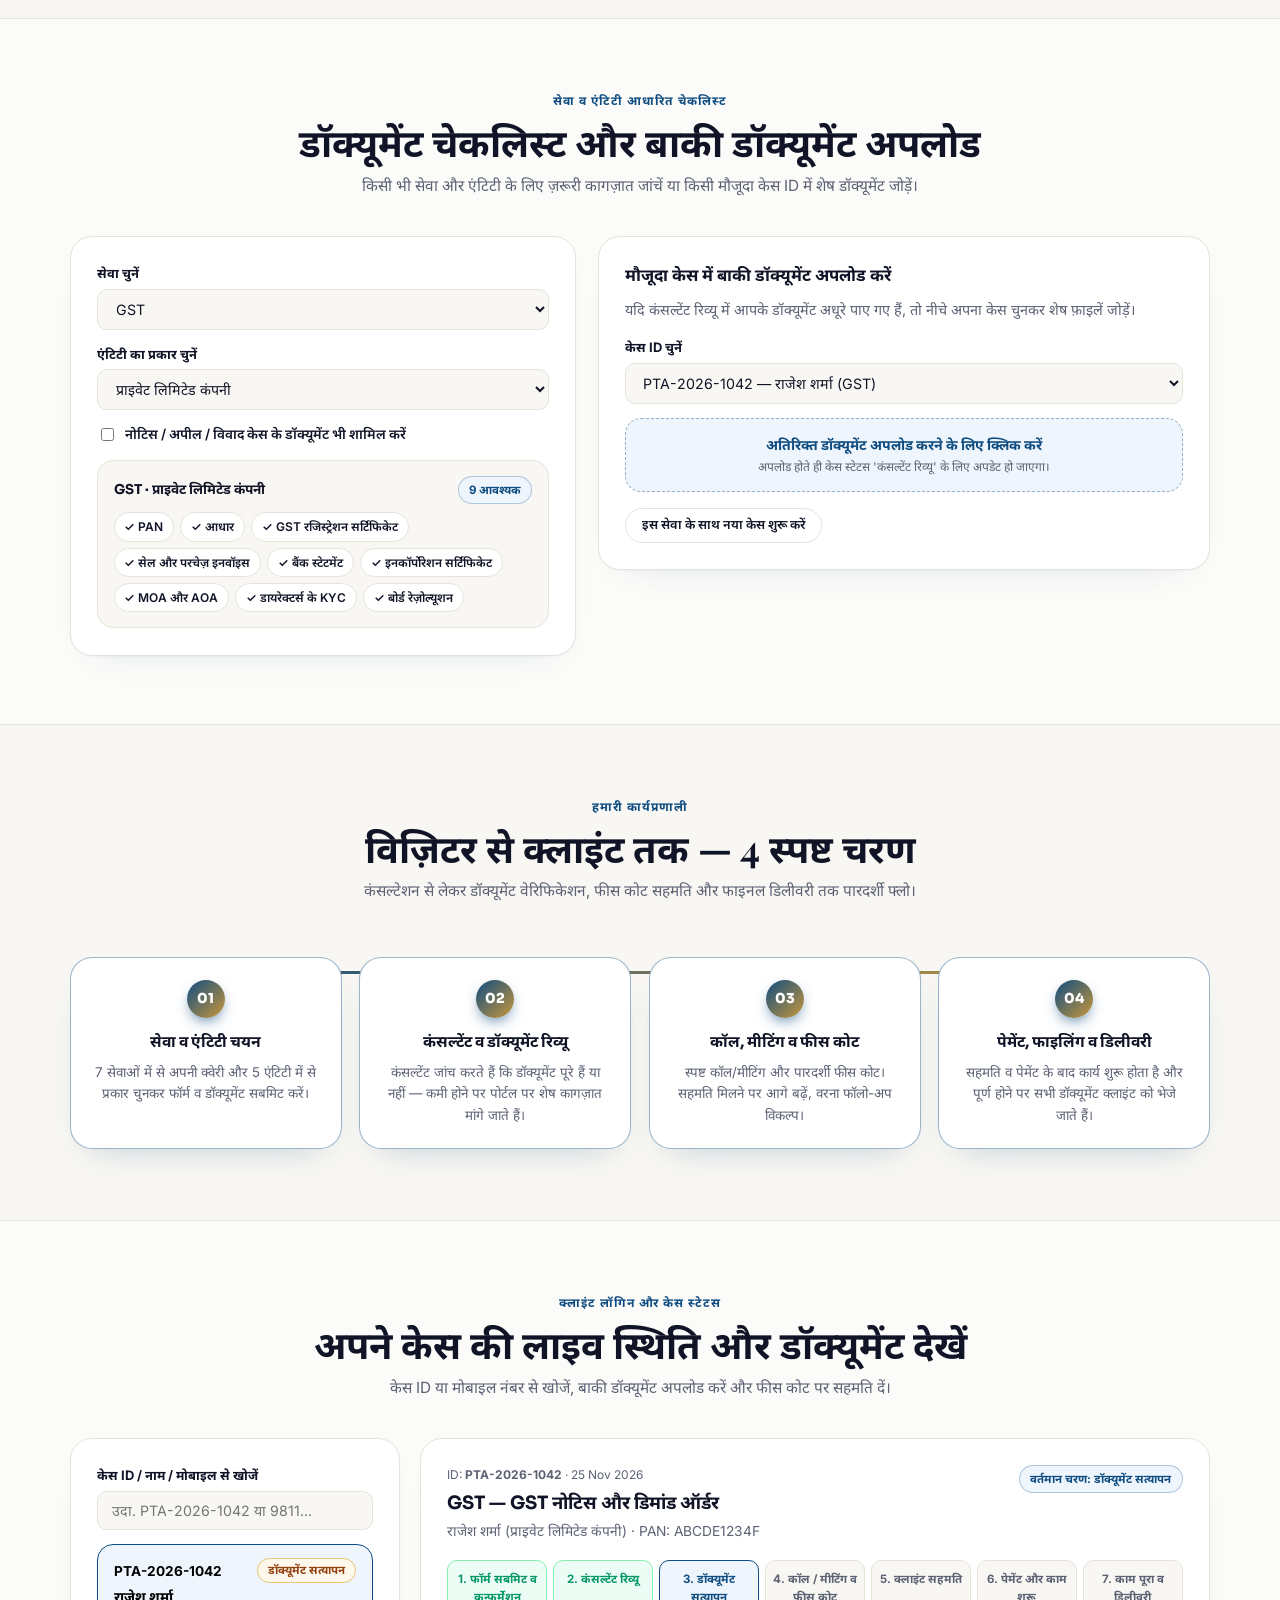
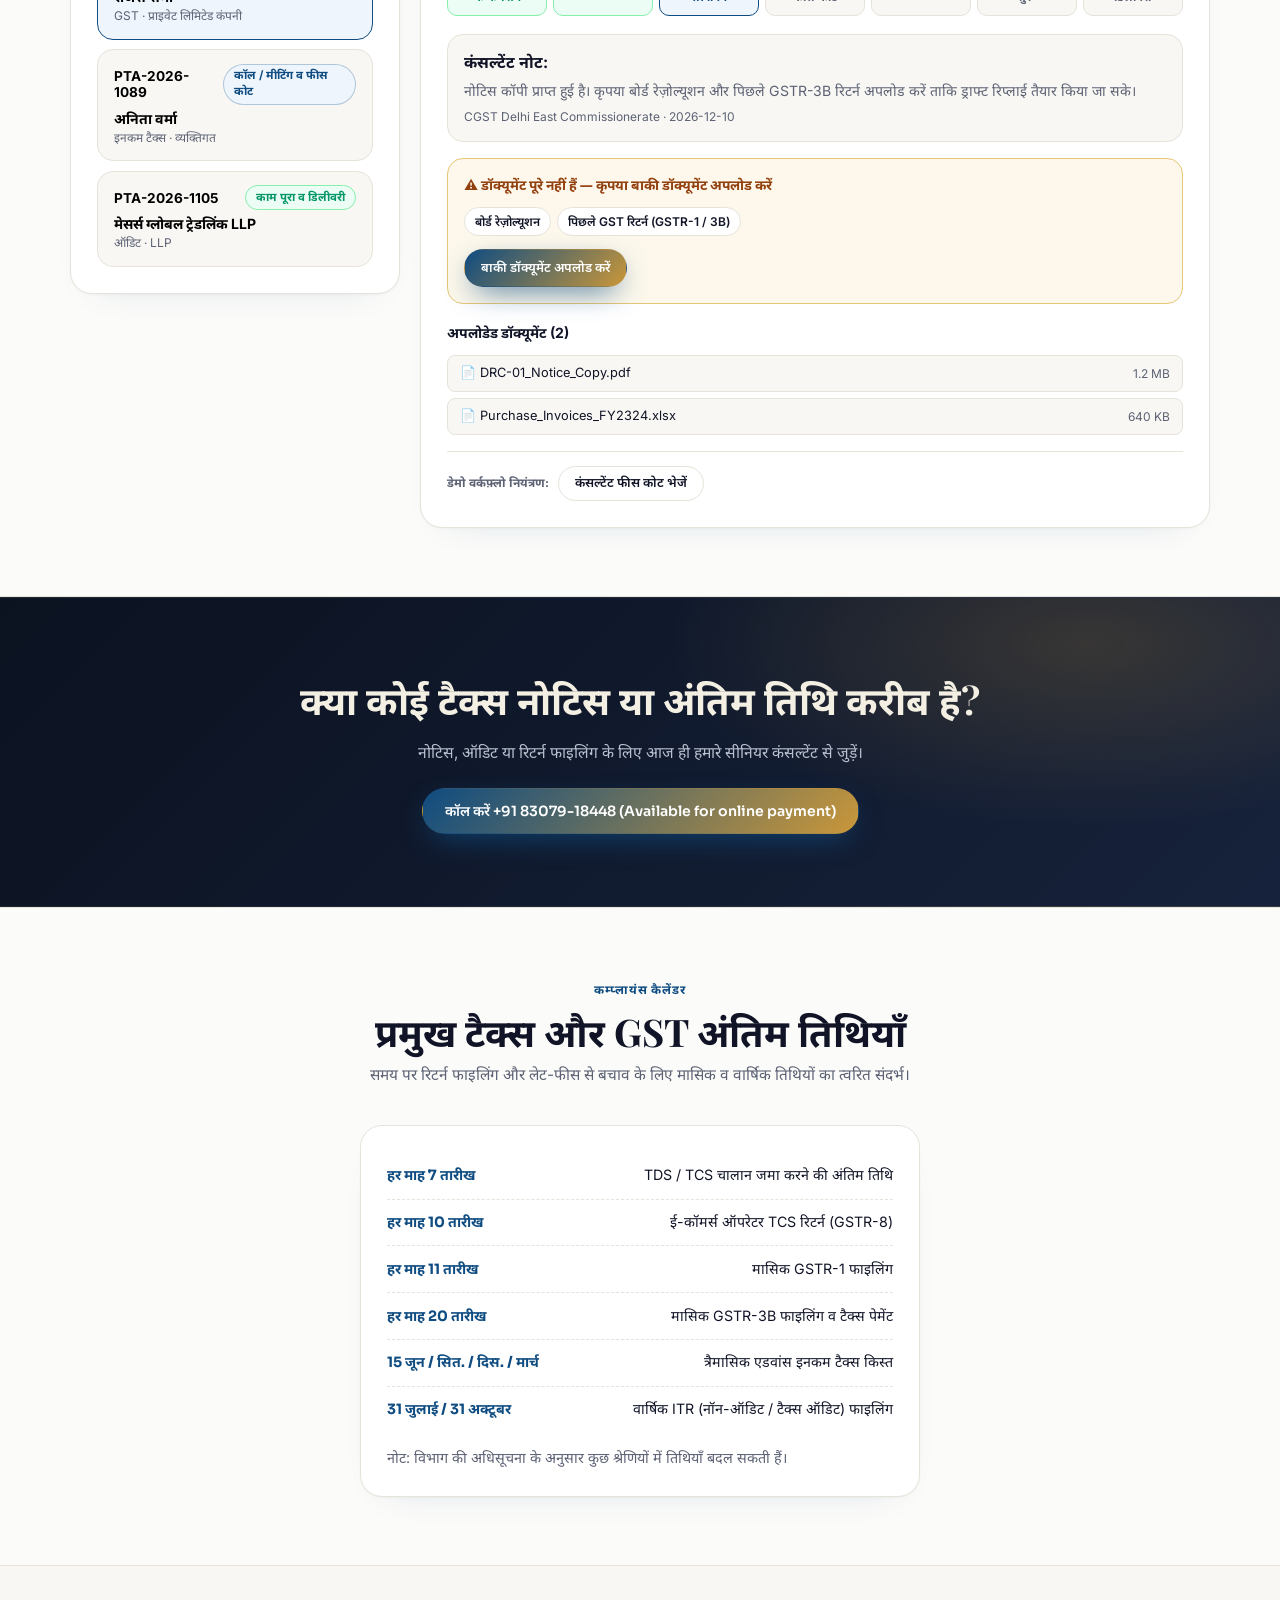
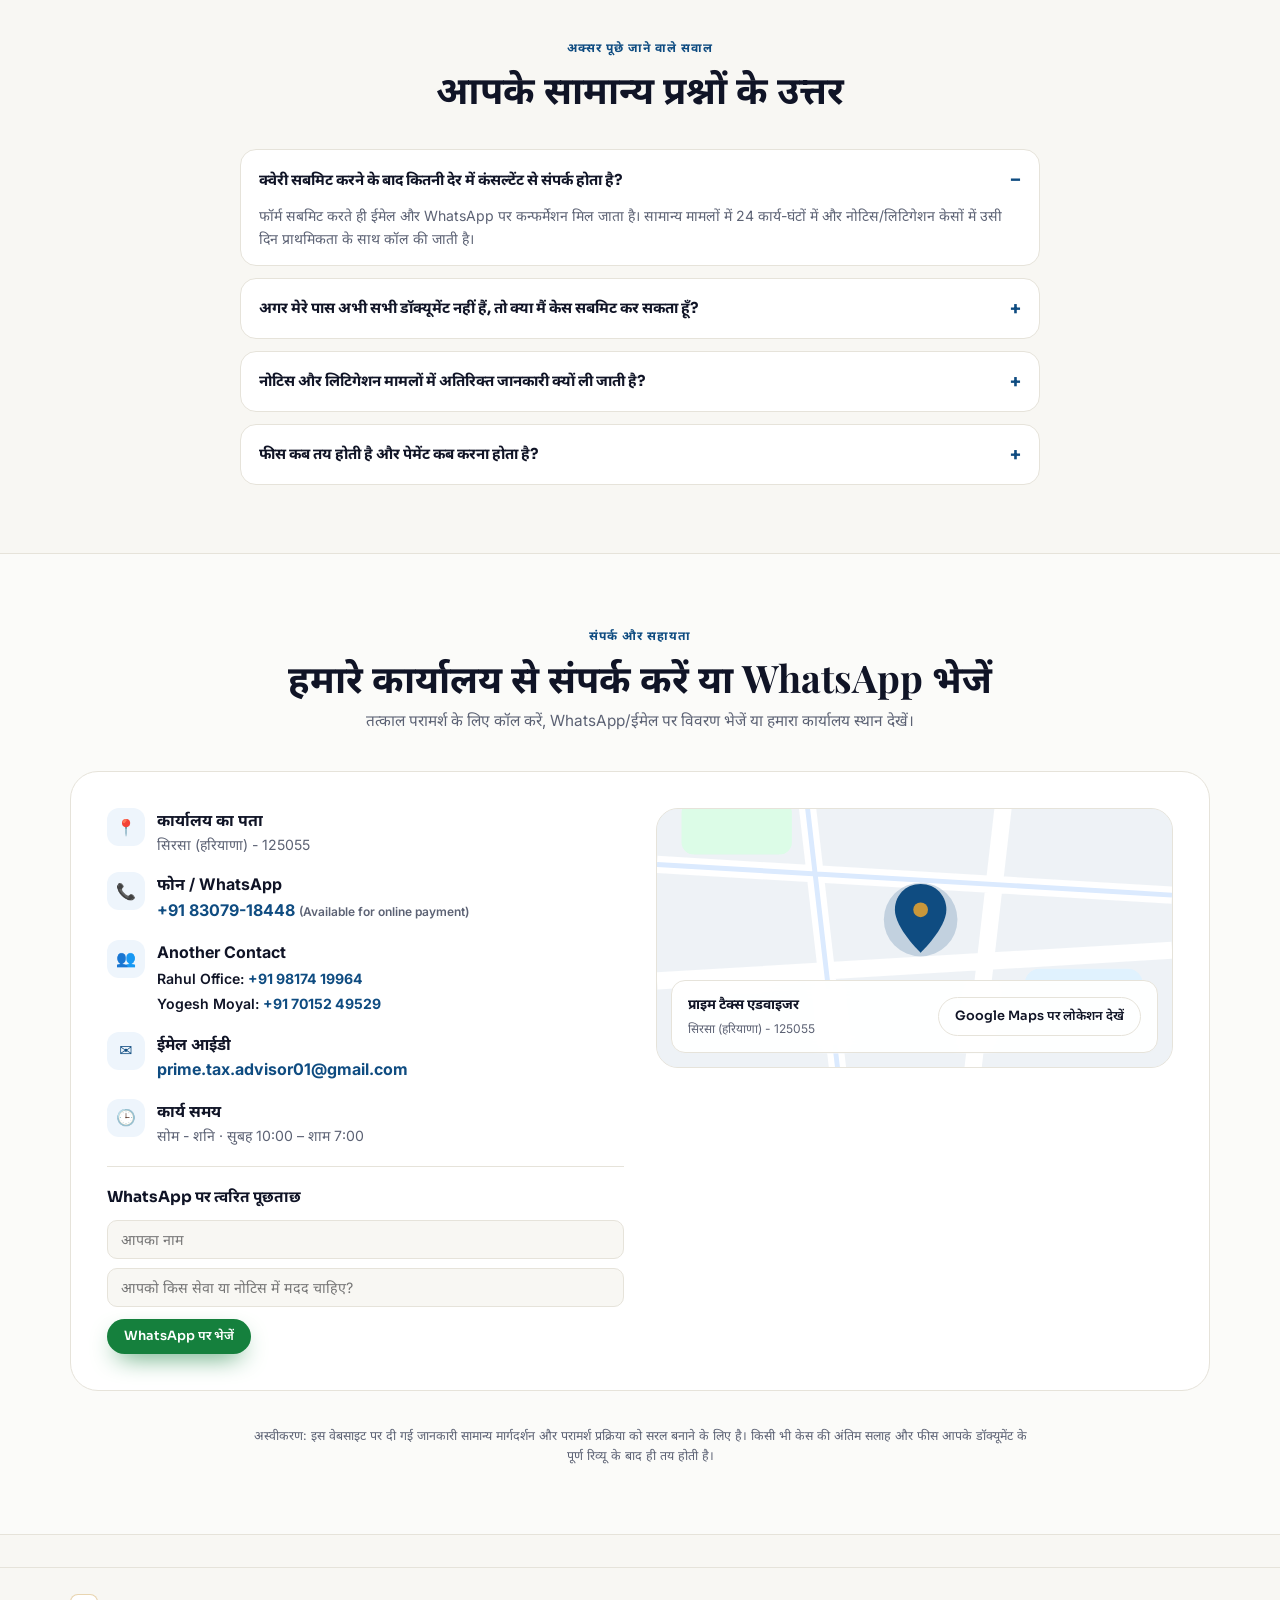
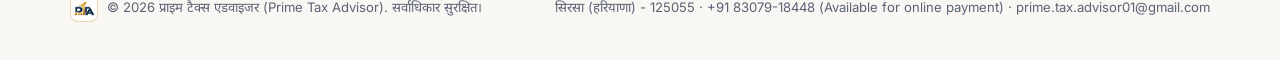
==== commit 4bc07cd0: "Add files via upload" ====
--- a/index.html
+++ b/index.html
@@ -3,7 +3,8 @@
 <head>
   <meta charset="UTF-8" />
   <meta name="viewport" content="width=device-width, initial-scale=1.0" />
-  <title>प्राइम टैक्स एडवाइजर | Prime Tax Advisor — टैक्स, GST, ऑडिट और नोटिस</title>
+  <title>Prime Tax Advisor</title>
+  <link rel="icon" type="image/png" href="logo-icon.png" />
   <meta name="description" content="Prime Tax Advisor — GST, Income Tax, Audit, CIBIL, Accounting, Notice & Litigation, and E-Commerce Operator Compliance with bilingual Hindi/English support." />
   <link rel="preconnect" href="https://fonts.googleapis.com" />
   <link rel="preconnect" href="https://fonts.gstatic.com" crossorigin />
@@ -14,17 +15,19 @@
   <!-- Animated Intro Preloader -->
   <div id="pl" aria-hidden="true">
     <div class="pl-inner">
-      <svg class="pl-ring" width="64" height="64" viewBox="0 0 64 64" fill="none">
-        <circle cx="32" cy="32" r="27" stroke="#e6e3da" stroke-width="3"/>
-        <circle class="pl-arc" cx="32" cy="32" r="27" stroke="url(#plGrad)" stroke-width="3.2" stroke-linecap="round"/>
-        <path d="M23 25h18M23 32h13M23 39h9" stroke="#0f4c81" stroke-width="2.4" stroke-linecap="round"/>
-        <defs>
-          <linearGradient id="plGrad" x1="0" y1="0" x2="64" y2="64" gradientUnits="userSpaceOnUse">
-            <stop stop-color="#0f4c81"/>
-            <stop offset="1" stop-color="#c9973a"/>
-          </linearGradient>
-        </defs>
-      </svg>
+      <div class="pl-logo-frame">
+        <svg class="pl-ring" width="116" height="116" viewBox="0 0 116 116" fill="none">
+          <circle cx="58" cy="58" r="54" stroke="#e6e3da" stroke-width="3"/>
+          <circle class="pl-arc" cx="58" cy="58" r="54" stroke="url(#plGrad)" stroke-width="3.5" stroke-linecap="round"/>
+          <defs>
+            <linearGradient id="plGrad" x1="0" y1="0" x2="116" y2="116" gradientUnits="userSpaceOnUse">
+              <stop stop-color="#0f4c81"/>
+              <stop offset="1" stop-color="#c9973a"/>
+            </linearGradient>
+          </defs>
+        </svg>
+        <img src="logo-icon.png" alt="Prime Tax Advisor" class="pl-logo-img" />
+      </div>
       <div class="pl-brand">Prime Tax <span>Advisor</span></div>
     </div>
   </div>
@@ -39,7 +42,7 @@
   <main id="app-root"></main>
 
   <!-- Floating WhatsApp Action Button -->
-  <a href="https://wa.me/918307918448" target="_blank" rel="noopener" class="wa-fab" aria-label="WhatsApp" title="WhatsApp: 83079-18448">
+  <a href="https://wa.me/918307918448" target="_blank" rel="noopener" class="wa-fab" aria-label="WhatsApp" title="WhatsApp: +91 83079-18448 (Available for online payment)">
     <svg width="26" height="26" viewBox="0 0 24 24" fill="none" stroke="currentColor" stroke-width="2" stroke-linecap="round" stroke-linejoin="round"><path d="M21 11.5a8.38 8.38 0 0 1-.9 3.8 8.5 8.5 0 0 1-7.6 4.7 8.38 8.38 0 0 1-3.8-.9L3 21l1.9-5.7a8.38 8.38 0 0 1-.9-3.8 8.5 8.5 0 0 1 4.7-7.6 8.38 8.38 0 0 1 3.8-.9h.5a8.48 8.48 0 0 1 8 8v.5z"/></svg>
   </a>
 
--- a/styles.css
+++ b/styles.css
@@ -78,12 +78,35 @@
   gap: 0.9rem;
 }
 
+.pl-logo-frame {
+  position: relative;
+  width: 116px;
+  height: 116px;
+  display: grid;
+  place-items: center;
+}
+
+.pl-ring {
+  position: absolute;
+  inset: 0;
+}
+
+.pl-logo-img {
+  width: 92px;
+  height: 92px;
+  border-radius: 50%;
+  object-fit: contain;
+  padding: 10px;
+  background: #ffffff;
+  box-shadow: 0 8px 24px rgba(15, 76, 129, 0.14);
+}
+
 .pl-arc {
-  stroke-dasharray: 170;
-  stroke-dashoffset: 170;
-  transform-origin: 32px 32px;
+  stroke-dasharray: 340;
+  stroke-dashoffset: 340;
+  transform-origin: 58px 58px;
   transform: rotate(-90deg);
-  animation: plDraw 0.75s cubic-bezier(0.22, 1, 0.36, 1) forwards;
+  animation: plDraw 0.78s cubic-bezier(0.22, 1, 0.36, 1) forwards;
 }
 
 .pl-brand {
@@ -152,8 +175,65 @@
   letter-spacing: -0.02em;
   display: inline-flex;
   align-items: center;
-  gap: 0.32rem;
+  gap: 0.42rem;
   white-space: nowrap;
+}
+
+.brand-logo-img {
+  width: 34px;
+  height: 34px;
+  border-radius: 10px;
+  object-fit: contain;
+  background: #ffffff;
+  padding: 2px;
+  border: 1px solid rgba(201, 151, 58, 0.45);
+  box-shadow: 0 4px 12px rgba(15, 76, 129, 0.12);
+  flex-shrink: 0;
+}
+
+.hero-crest-wrap {
+  display: flex;
+  justify-content: center;
+  margin-bottom: 1.15rem;
+}
+
+.hero-crest {
+  width: 112px;
+  height: 112px;
+  padding: 6px;
+  border-radius: 24px;
+  background: linear-gradient(145deg, #ffffff, #fcfaf5);
+  border: 1px solid rgba(201, 151, 58, 0.42);
+  box-shadow: 0 18px 40px -18px rgba(15, 76, 129, 0.28), 0 0 0 5px rgba(201, 151, 58, 0.08);
+  transition: transform 0.25s ease;
+}
+
+.hero-crest:hover {
+  transform: translateY(-3px) scale(1.02);
+}
+
+.hero-crest img {
+  width: 100%;
+  height: 100%;
+  object-fit: contain;
+  border-radius: 18px;
+  display: block;
+}
+
+.footer-brand-badge {
+  display: inline-flex;
+  align-items: center;
+  gap: 0.55rem;
+}
+
+.footer-logo-img {
+  width: 28px;
+  height: 28px;
+  border-radius: 8px;
+  background: #ffffff;
+  padding: 2px;
+  border: 1px solid rgba(201, 151, 58, 0.4);
+  object-fit: contain;
 }
 
 .logo-accent {
@@ -405,6 +485,7 @@
   }
 }
 
+.hero-crest-wrap,
 .hero-sub,
 .hero-cta-row,
 .hero-pill {
@@ -413,6 +494,7 @@
   animation: wordRise 0.55s cubic-bezier(0.22, 1, 0.36, 1) 260ms forwards;
 }
 
+body.pl-active .hero-crest-wrap,
 body.pl-active .hero-sub,
 body.pl-active .hero-cta-row,
 body.pl-active .hero-pill {
@@ -420,6 +502,7 @@
 }
 
 body.hero-settled .hero h1 .w,
+body.hero-settled .hero-crest-wrap,
 body.hero-settled .hero-sub,
 body.hero-settled .hero-cta-row,
 body.hero-settled .hero-pill {
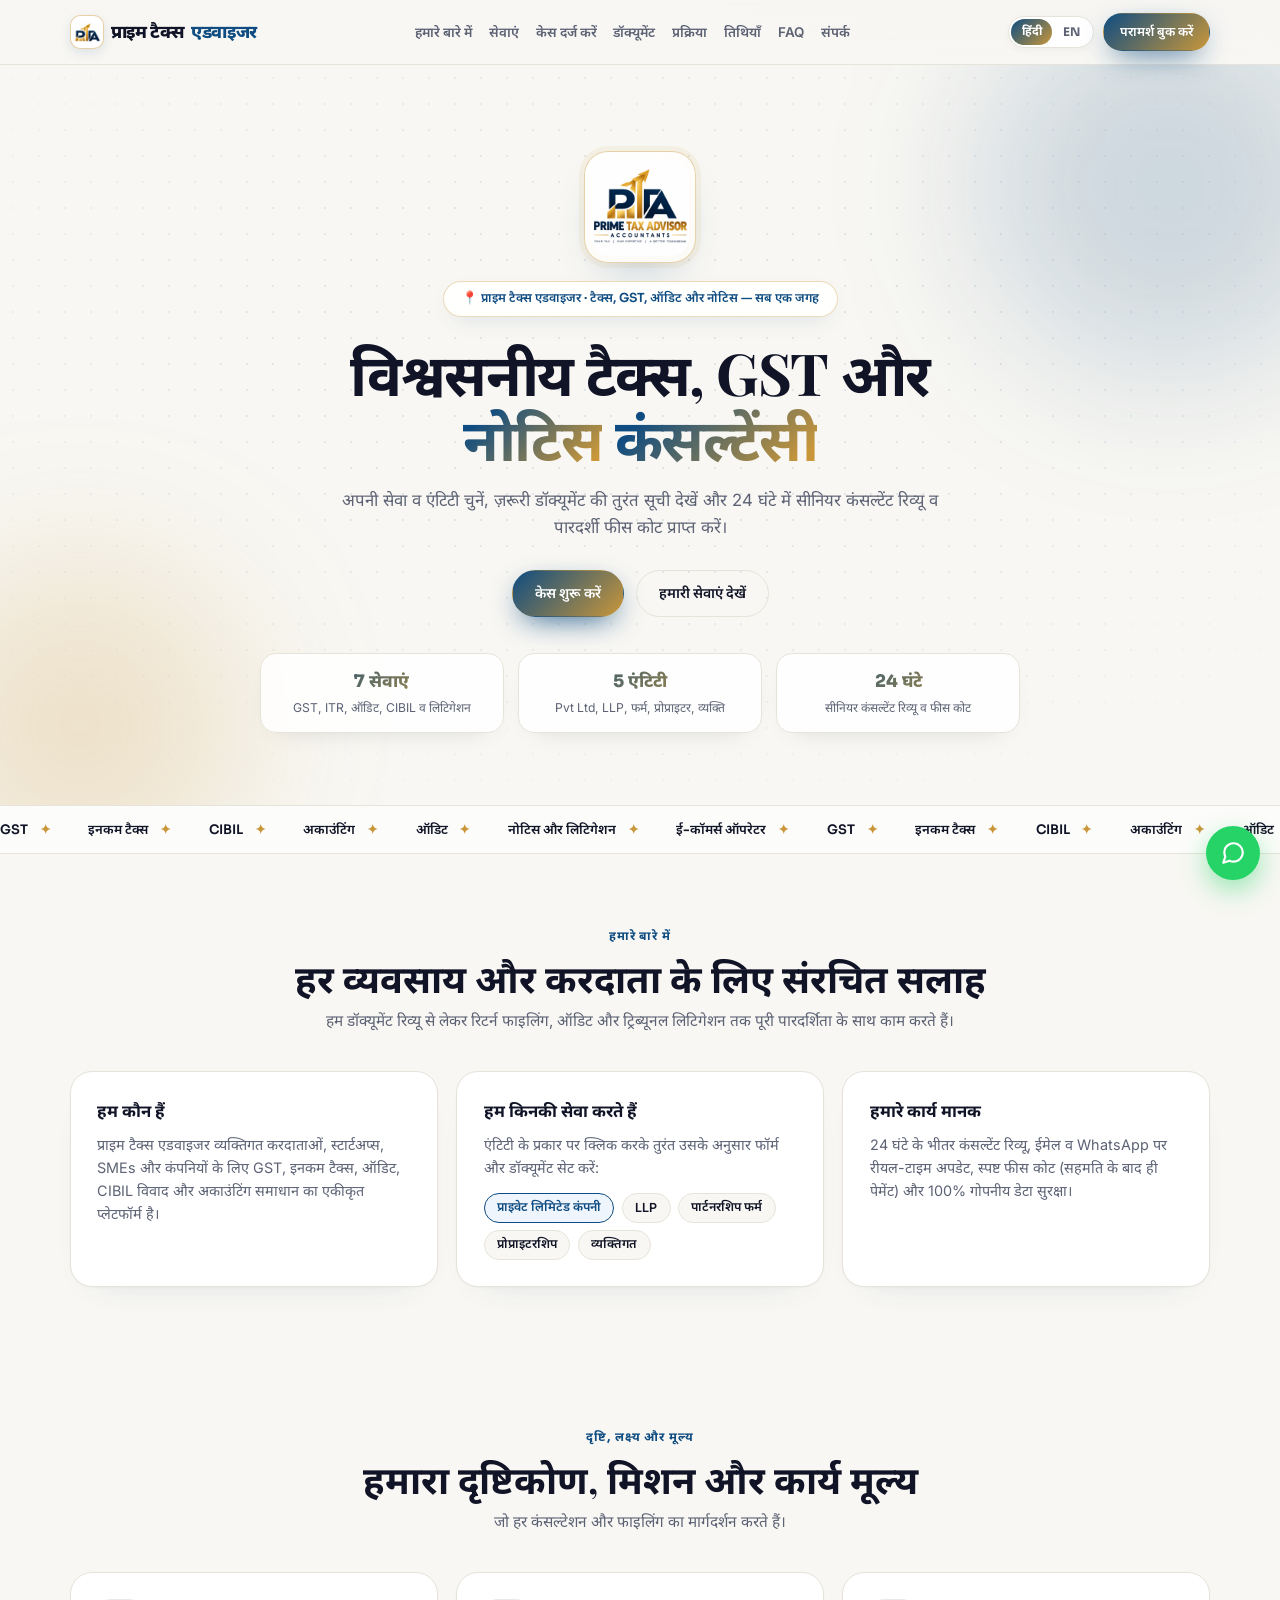
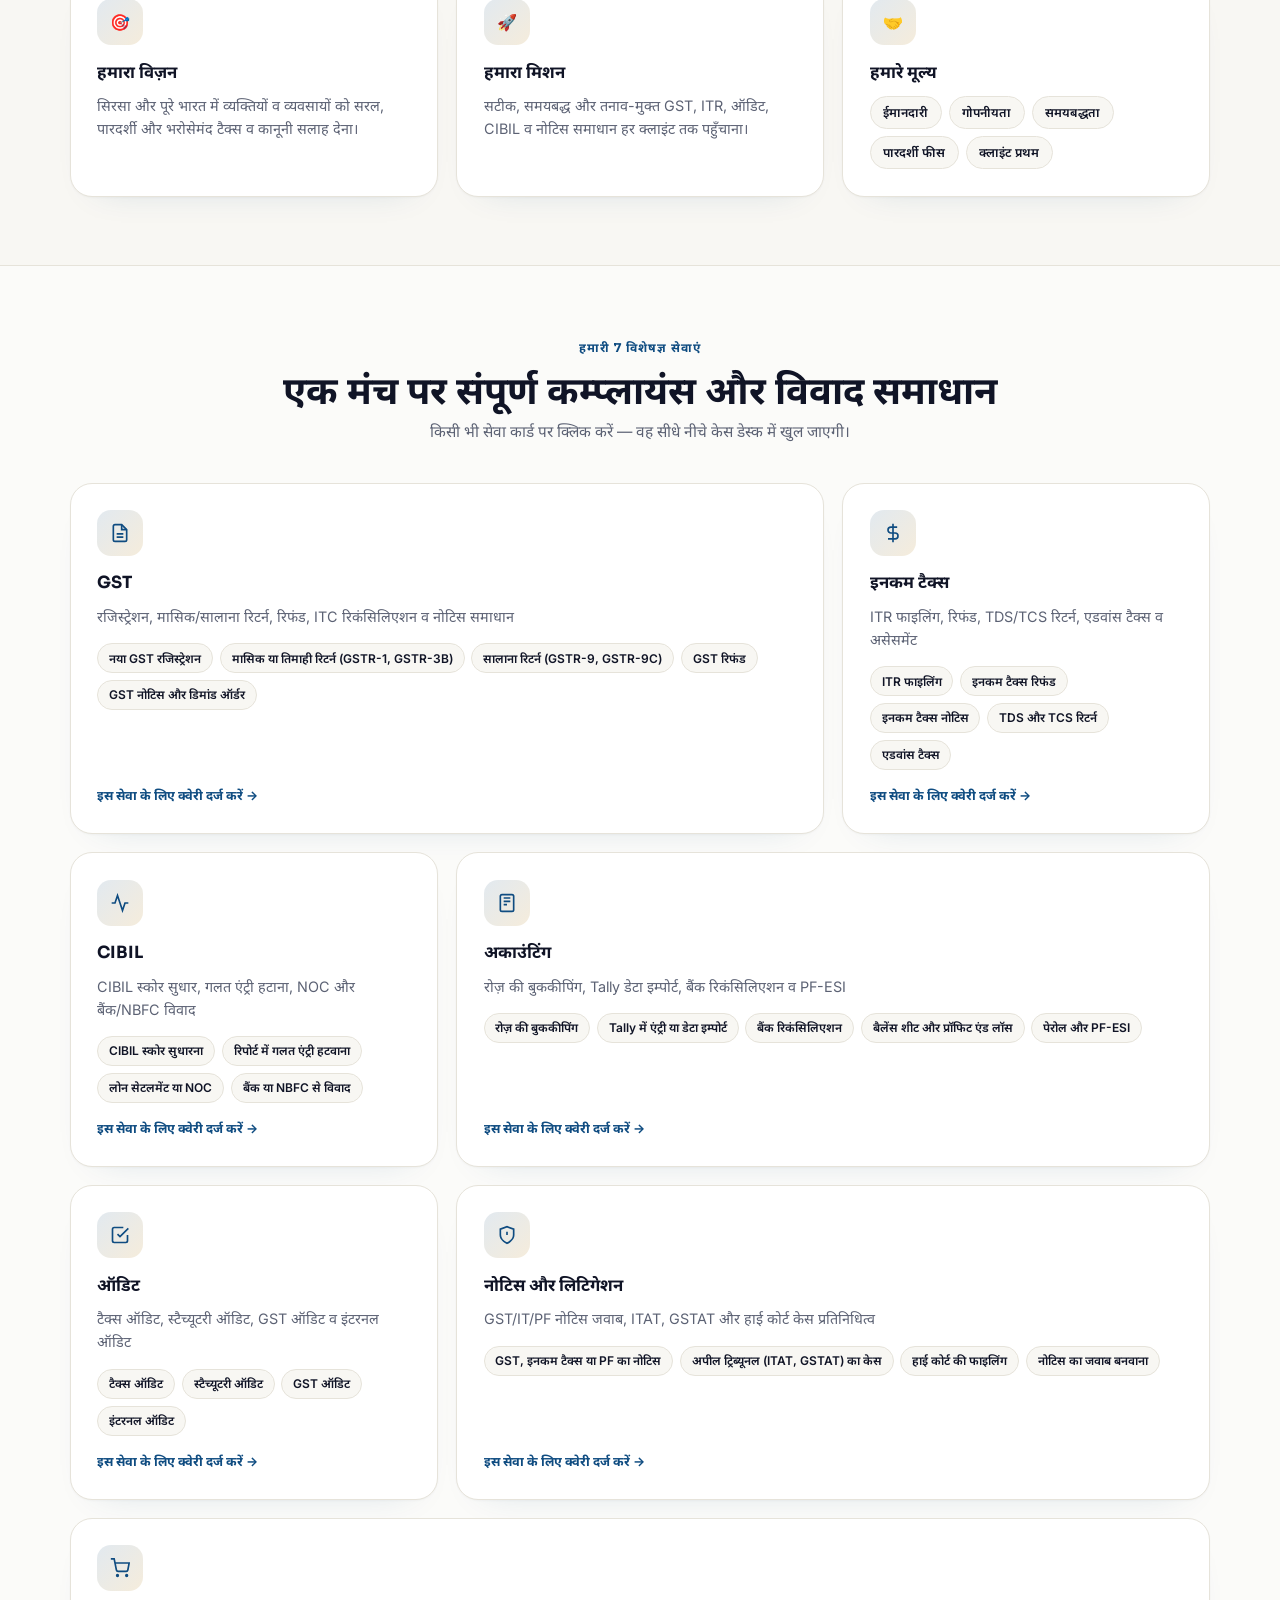
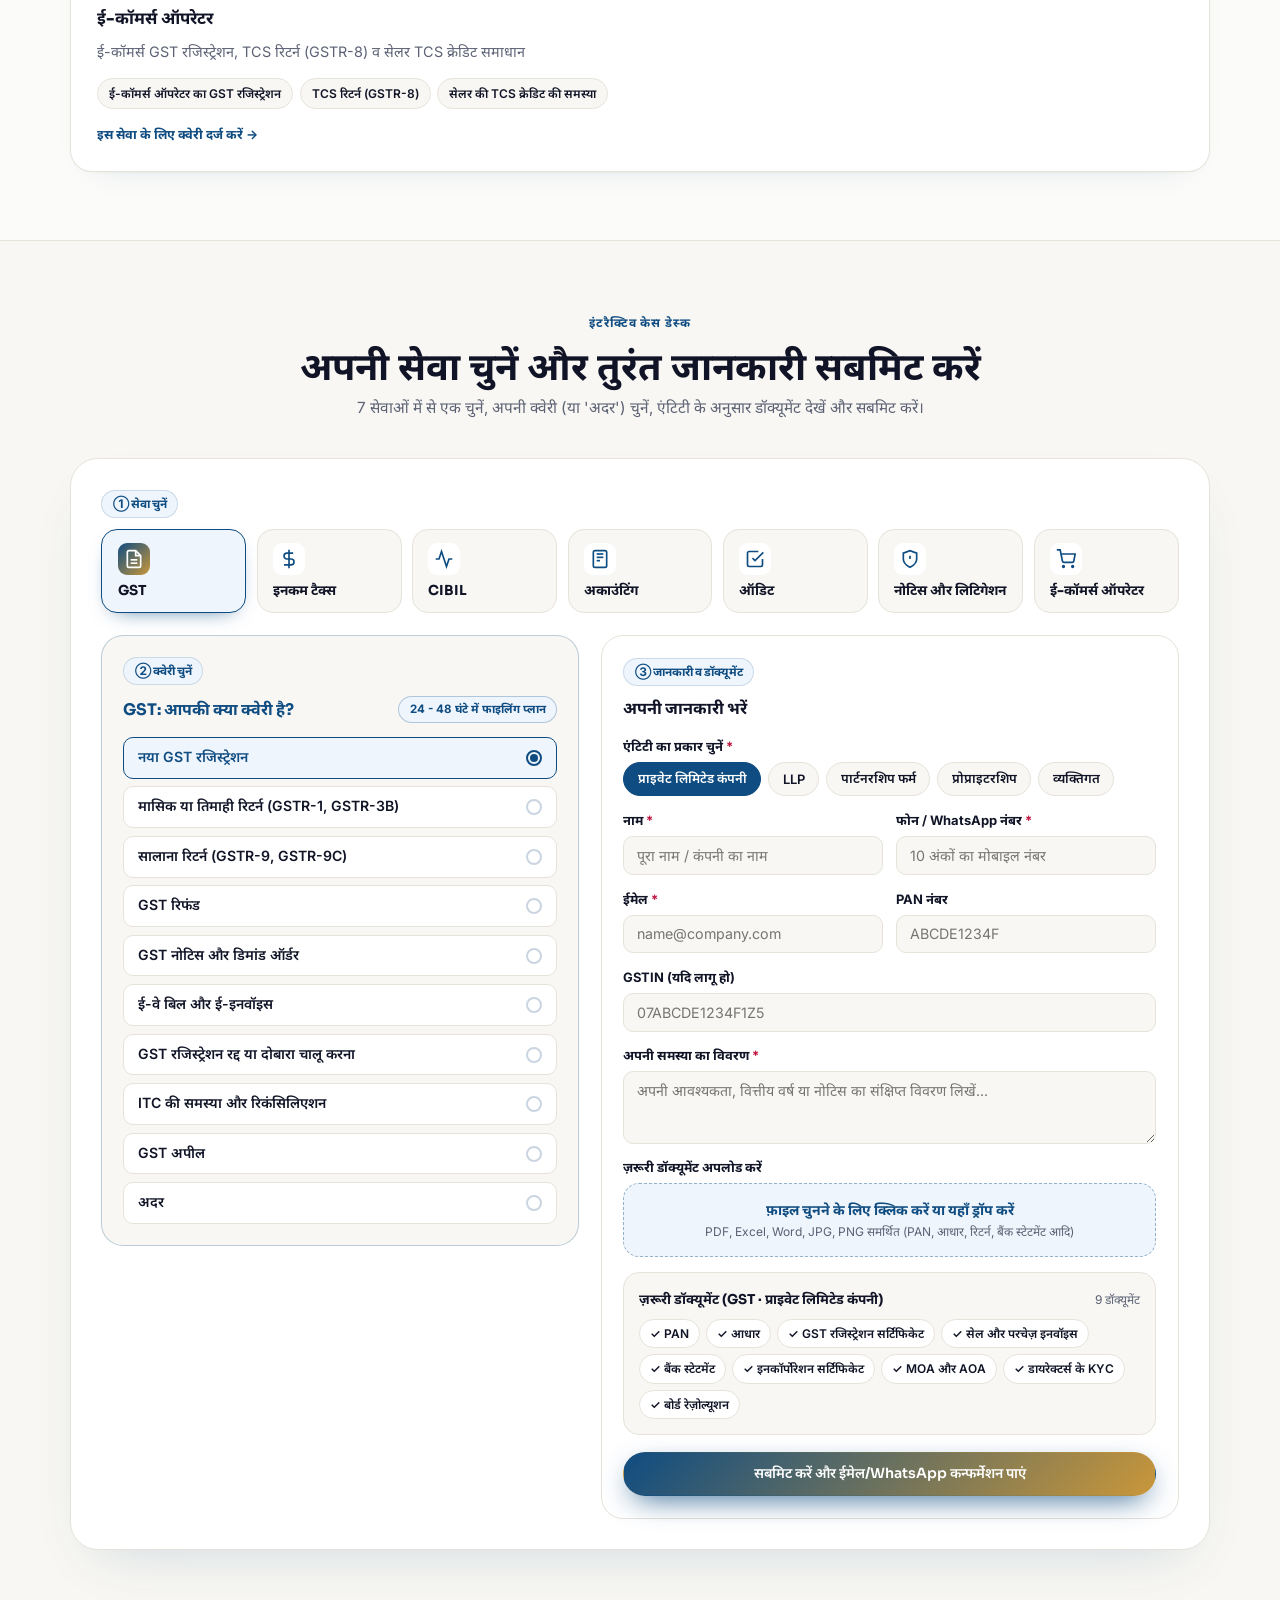
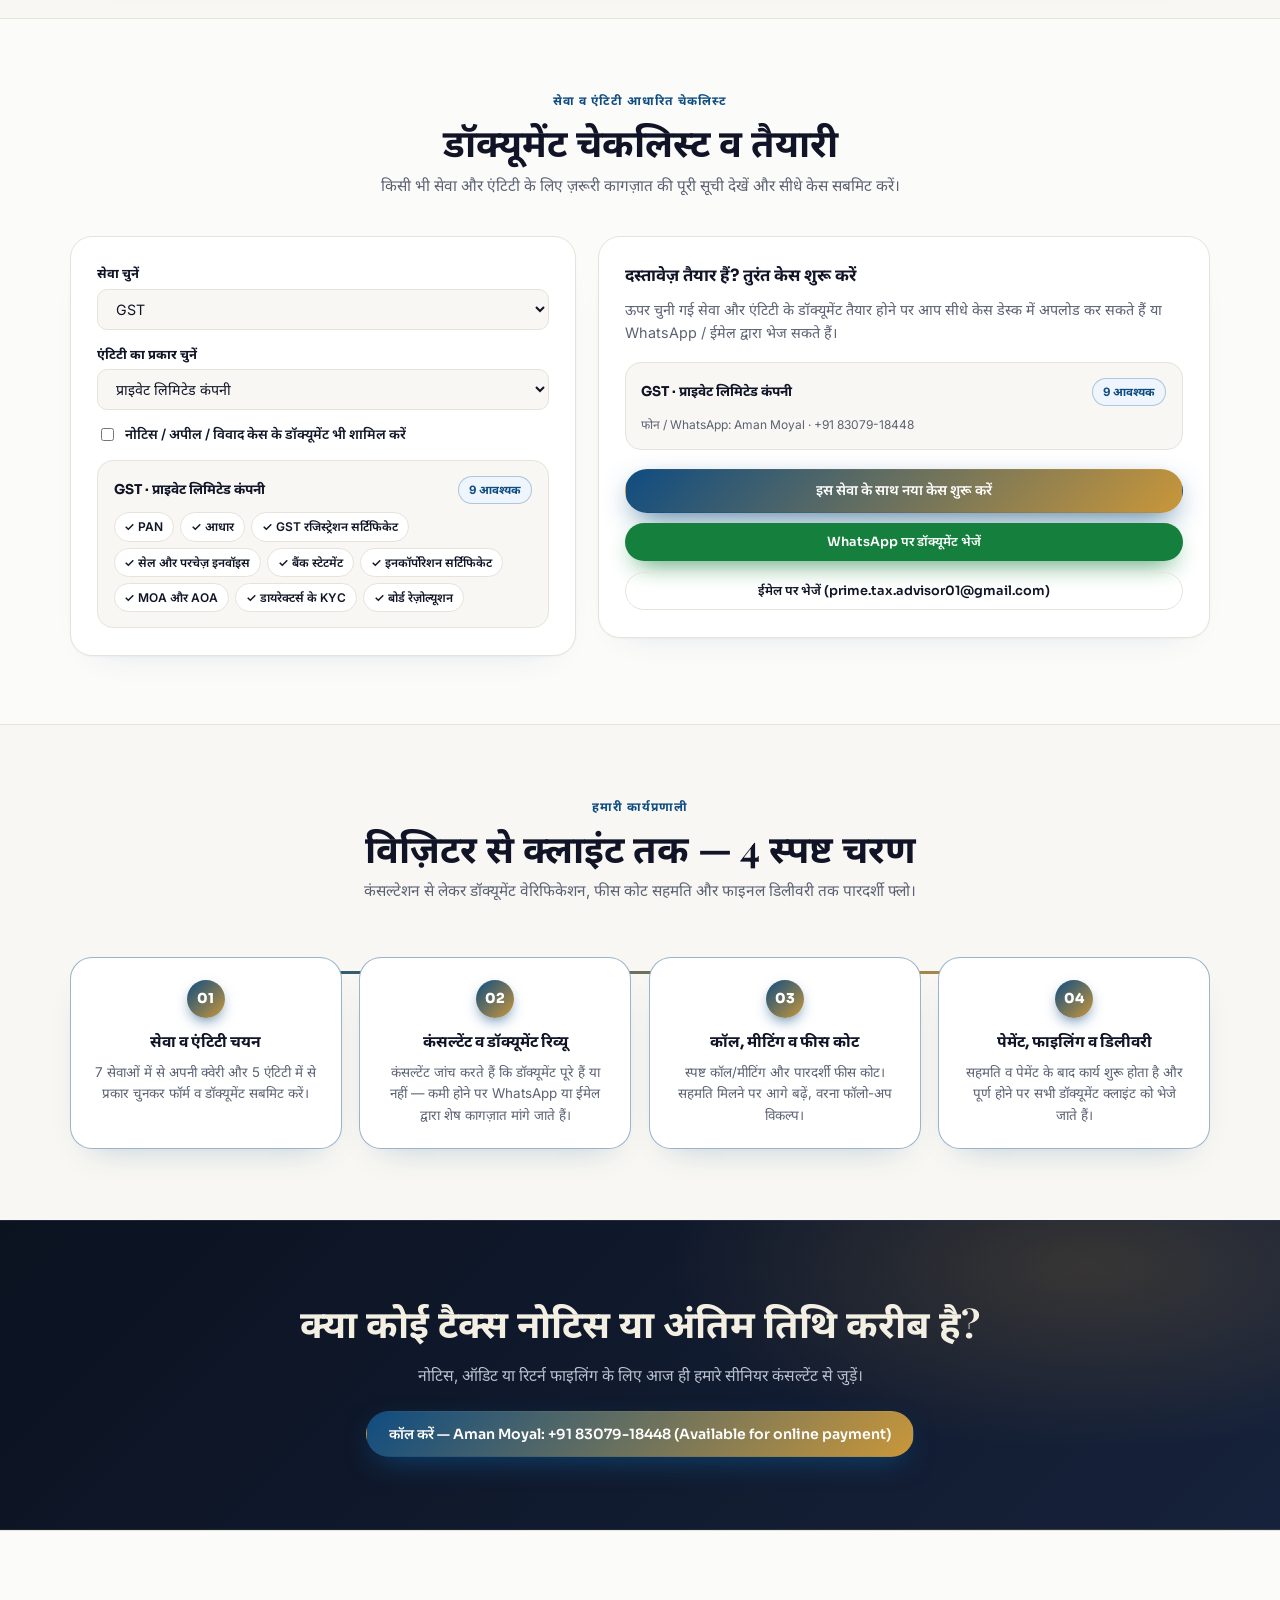
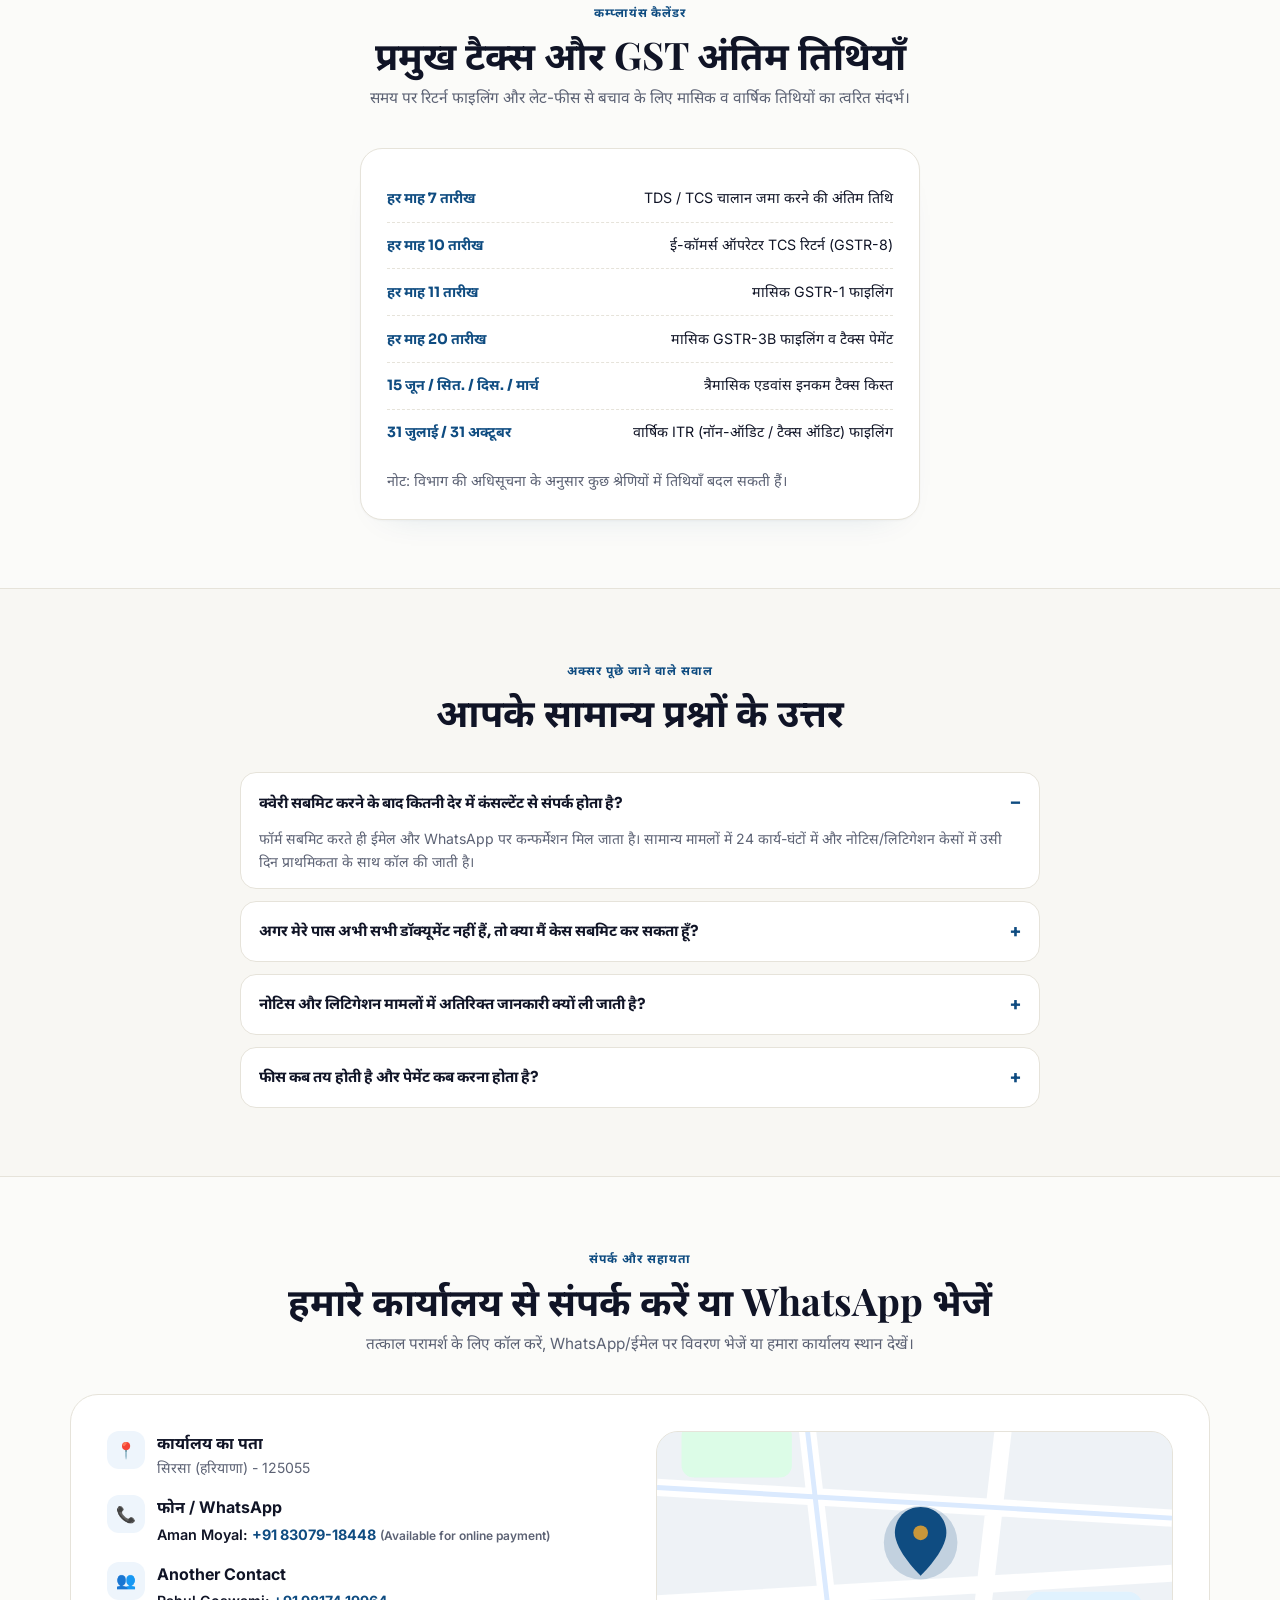
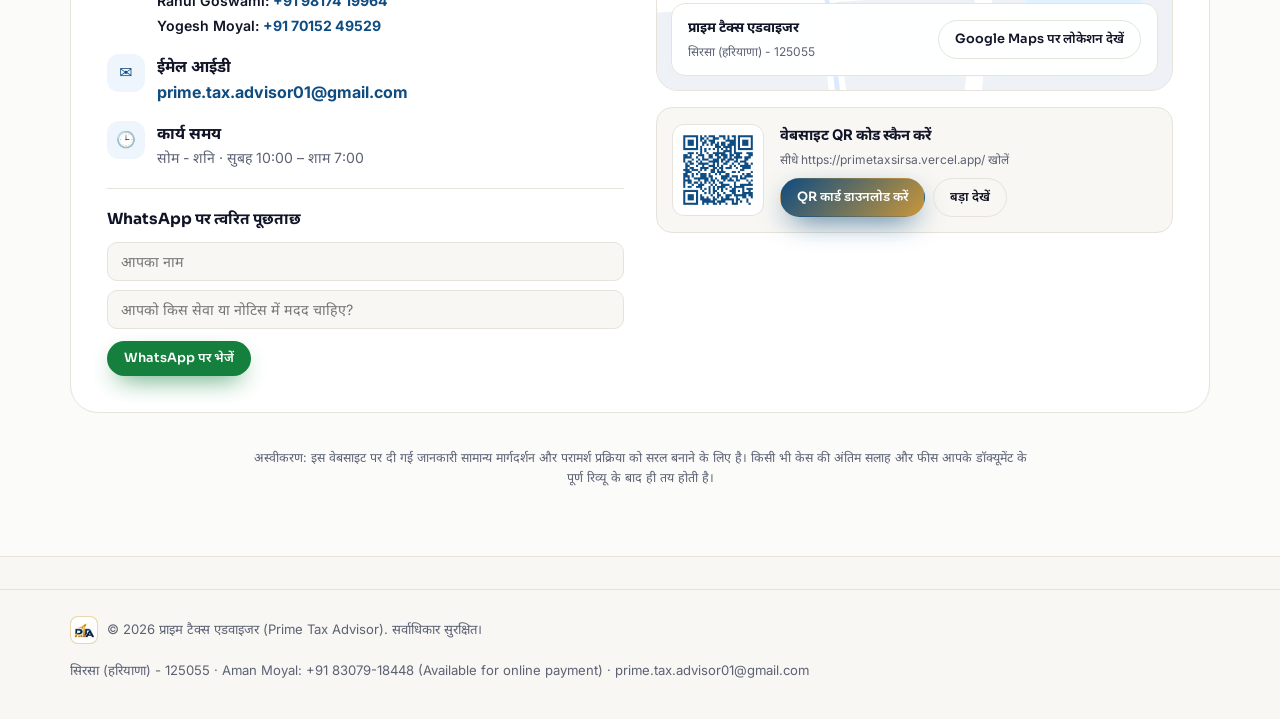
==== commit b3aab5dc: "Add files via upload" ====
--- a/index.html
+++ b/index.html
@@ -5,7 +5,33 @@
   <meta name="viewport" content="width=device-width, initial-scale=1.0" />
   <title>Prime Tax Advisor</title>
   <link rel="icon" type="image/png" href="logo-icon.png" />
-  <meta name="description" content="Prime Tax Advisor — GST, Income Tax, Audit, CIBIL, Accounting, Notice & Litigation, and E-Commerce Operator Compliance with bilingual Hindi/English support." />
+  <link rel="canonical" href="https://primetaxsirsa.vercel.app/" />
+  <meta name="description" content="Prime Tax Advisor, Sirsa (Haryana) — GST, Income Tax, Audit, CIBIL, Accounting, Notice & Litigation, and E-Commerce Operator Compliance with bilingual Hindi/English support." />
+  <meta name="robots" content="index, follow" />
+  <meta property="og:type" content="website" />
+  <meta property="og:title" content="Prime Tax Advisor — Tax, GST, Audit & Notice Advisory (Sirsa)" />
+  <meta property="og:description" content="GST, Income Tax, Audit, CIBIL, Accounting, Notice & Litigation & E-Commerce Compliance in Sirsa, Haryana & pan-India." />
+  <meta property="og:url" content="https://primetaxsirsa.vercel.app/" />
+  <meta property="og:image" content="https://primetaxsirsa.vercel.app/logo.jpg" />
+  <script type="application/ld+json">
+  {
+    "@context": "https://schema.org",
+    "@type": "AccountingService",
+    "name": "Prime Tax Advisor",
+    "url": "https://primetaxsirsa.vercel.app/",
+    "logo": "https://primetaxsirsa.vercel.app/logo.jpg",
+    "telephone": "+91-83079-18448",
+    "email": "prime.tax.advisor01@gmail.com",
+    "address": {
+      "@type": "PostalAddress",
+      "addressLocality": "Sirsa",
+      "addressRegion": "Haryana",
+      "postalCode": "125055",
+      "addressCountry": "IN"
+    },
+    "openingHours": "Mo-Sa 10:00-19:00"
+  }
+  </script>
   <link rel="preconnect" href="https://fonts.googleapis.com" />
   <link rel="preconnect" href="https://fonts.gstatic.com" crossorigin />
   <link href="https://fonts.googleapis.com/css2?family=Inter:wght@400;500;600;700&family=Noto+Sans+Devanagari:wght@400;500;600;700;800&family=Playfair+Display:wght@600;700&family=Sora:wght@400;600;700;800&display=swap" rel="stylesheet" />
